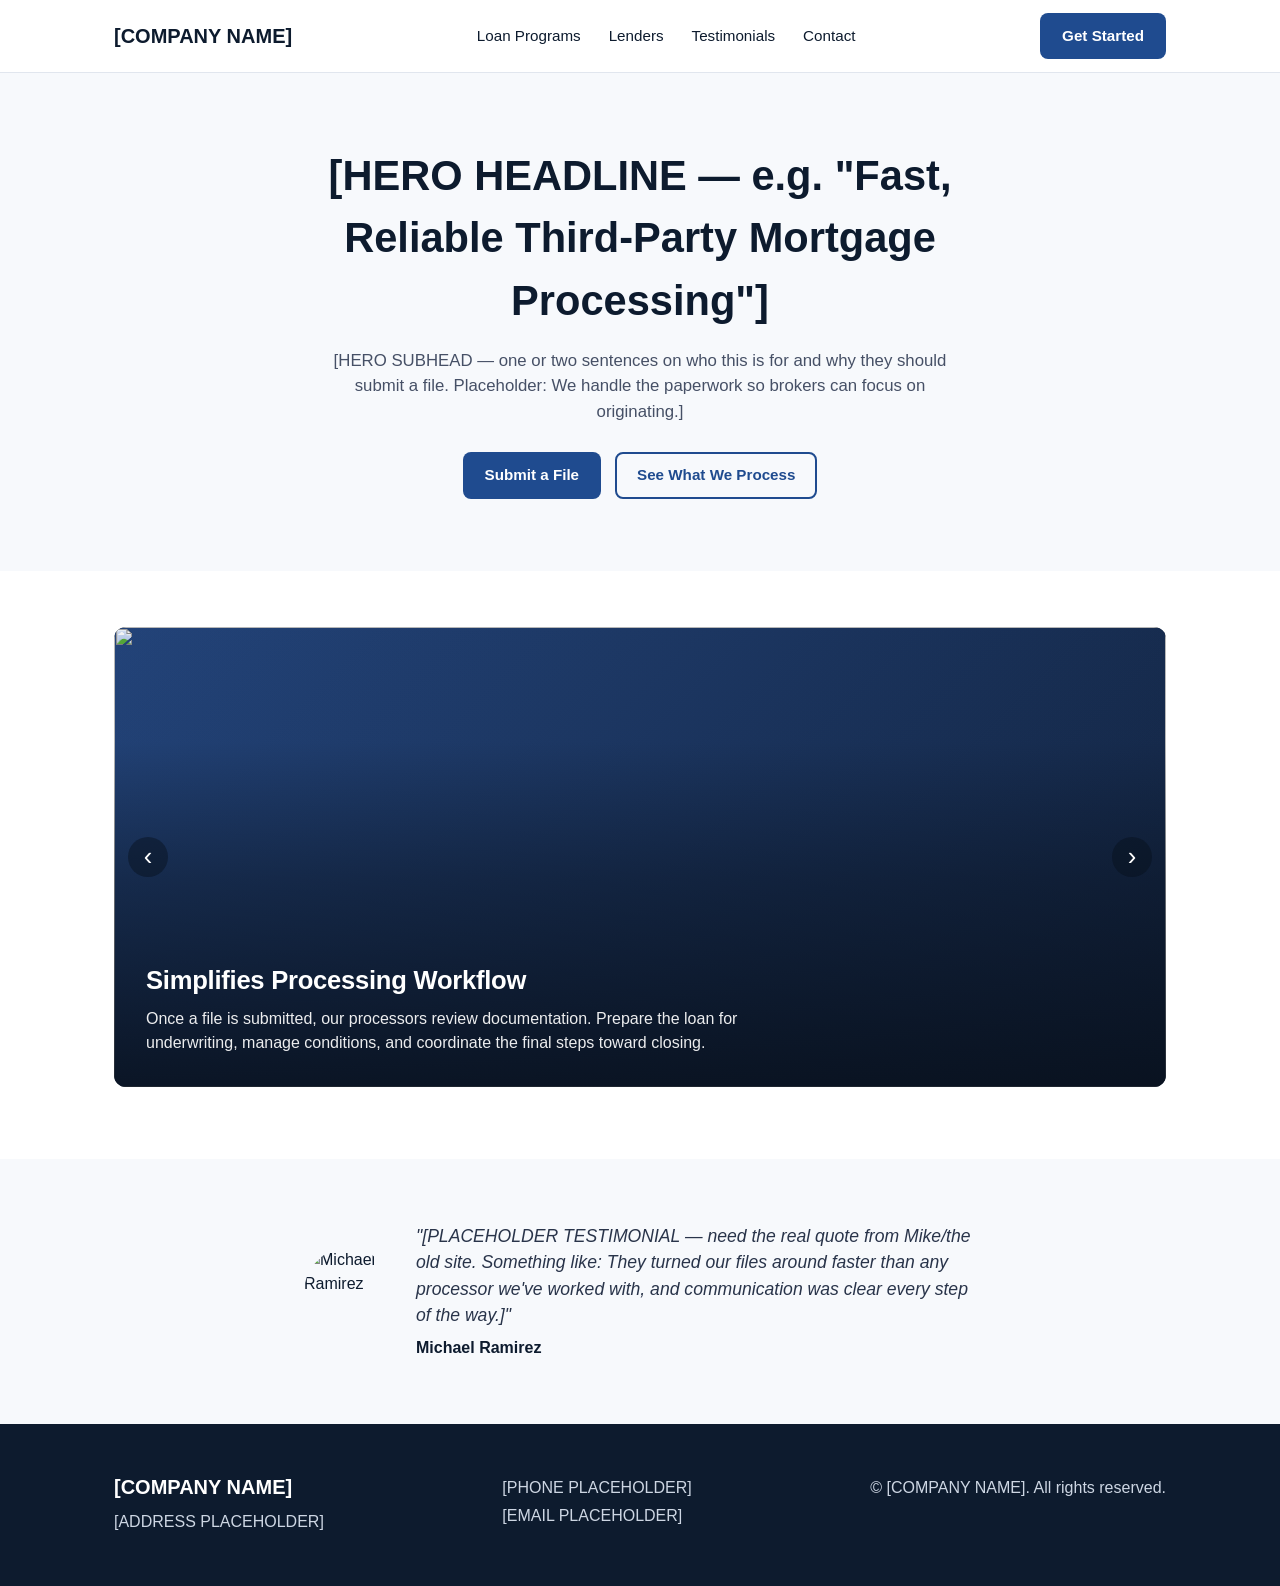
==== xlp-index.html @ 417d0f68 "Add files via upload" ====
<!DOCTYPE html>
<html lang="en">
<head>
<meta charset="UTF-8" />
<meta name="viewport" content="width=device-width, initial-scale=1.0" />
<title>[COMPANY NAME] — Mortgage Processing</title>
<link rel="stylesheet" href="styles.css" />
</head>
<body>

  <!-- ============ NAV ============ -->
  <header class="site-header">
    <div class="wrap site-header__inner">
      <a href="#top" class="brand">[COMPANY NAME]</a>
      <nav class="nav">
        <a href="#programs">Loan Programs</a>
        <a href="#lenders">Lenders</a>
        <a href="#testimonials">Testimonials</a>
        <a href="#contact">Contact</a>
      </nav>
      <a href="#contact" class="btn btn--nav">Get Started</a>
    </div>
  </header>

  <!-- ============ HERO ============ -->
  <section class="hero" id="top">
    <div class="wrap hero__inner">
      <h1>[HERO HEADLINE — e.g. "Fast, Reliable Third-Party Mortgage Processing"]</h1>
      <p>[HERO SUBHEAD — one or two sentences on who this is for and why they should submit a file. Placeholder: We handle the paperwork so brokers can focus on originating.]</p>
      <div class="hero__ctas">
        <a href="#contact" class="btn btn--primary">Submit a File</a>
        <a href="#programs" class="btn btn--secondary">See What We Process</a>
      </div>
    </div>
  </section>

  <!-- ============ CAROUSEL (delivered separately, now wired into the page) ============ -->
  <section class="proc-carousel-section" id="programs">
    <div class="wrap">
      <section class="proc-carousel" aria-label="Processing workflow highlights">
        <div class="proc-carousel__viewport" id="procViewport">
          <div class="proc-carousel__track" id="procTrack">

            <div class="proc-slide">
              <img class="proc-slide__img" src="assets/lifestyle-02-meeting-group.png" alt="" />
              <div class="proc-slide__scrim"></div>
              <div class="proc-slide__copy">
                <h3>Simplifies Processing Workflow</h3>
                <p>Once a file is submitted, our processors review documentation. Prepare the loan for underwriting, manage conditions, and coordinate the final steps toward closing.</p>
              </div>
            </div>

            <div class="proc-slide">
              <img class="proc-slide__img" src="assets/team-headshot-02-navy-blazer-woman.png" alt="" />
              <div class="proc-slide__scrim"></div>
              <div class="proc-slide__copy">
                <h3>Loan Programs We Process</h3>
                <p>We process a wide range of mortgage loans, including: Conventional, Non-QM, FHA, VA, USDA, Jumbo, DSCR, Bridge/Construction, Private/Hard Money, and Commercial programs, ensuring brokers have reliable support across different loan types.</p>
              </div>
            </div>

            <div class="proc-slide">
              <img class="proc-slide__img" src="assets/team-headshot-03-glasses-white-shirt-man.png" alt="" />
              <div class="proc-slide__scrim"></div>
              <div class="proc-slide__copy">
                <h3 id="lenders">Working With Top Wholesale Lenders</h3>
                <p>We regularly process loans submitted to major wholesale lenders, such as UWM, Rocket Mortgage, Orion, Forward, The Lender, AAA, LongBridge, Velocity, and other leading lending institutions.</p>
              </div>
            </div>

            <div class="proc-slide">
              <img class="proc-slide__img" src="assets/lifestyle-01-headset-laptop-man.png" alt="" />
              <div class="proc-slide__scrim"></div>
              <div class="proc-slide__copy">
                <h3>Compatible With Leading LOS Systems</h3>
                <p>Our team works inside the loan origination systems brokers already use, including Encompass, Calyx Point, LendingPad, and other industry platforms.</p>
              </div>
            </div>

          </div>

          <button class="proc-carousel__arrow proc-carousel__arrow--prev" id="procPrev" aria-label="Previous slide">&#8249;</button>
          <button class="proc-carousel__arrow proc-carousel__arrow--next" id="procNext" aria-label="Next slide">&#8250;</button>
        </div>

        <div class="proc-carousel__dots" id="procDots" role="tablist" aria-label="Slide navigation"></div>
      </section>
    </div>
  </section>

  <!-- ============ TESTIMONIAL ============ -->
  <section class="testimonials" id="testimonials">
    <div class="wrap testimonial-card">
      <img class="testimonial-card__thumb" src="assets/testimonial-thumb-michael-ramirez.png" alt="Michael Ramirez" />
      <div>
        <p class="testimonial-card__quote">"[PLACEHOLDER TESTIMONIAL — need the real quote from Mike/the old site. Something like: They turned our files around faster than any processor we've worked with, and communication was clear every step of the way.]"</p>
        <p class="testimonial-card__name">Michael Ramirez</p>
      </div>
    </div>
  </section>

  <!-- ============ FOOTER / CONTACT ============ -->
  <footer class="site-footer" id="contact">
    <div class="wrap site-footer__inner">
      <div>
        <div class="brand brand--footer">[COMPANY NAME]</div>
        <p>[ADDRESS PLACEHOLDER]</p>
      </div>
      <div>
        <p>[PHONE PLACEHOLDER]</p>
        <p>[EMAIL PLACEHOLDER]</p>
      </div>
      <div>
        <p>&copy; <span id="year"></span> [COMPANY NAME]. All rights reserved.</p>
      </div>
    </div>
  </footer>

  <script src="script.js"></script>
</body>
</html>
---- styles.css ----
/* ==========================================================================
   XLP Processing Site — base styles
   Placeholder palette/type — swap once branding/logo direction is set.
   ========================================================================== */

:root {
  --color-ink: #0d1b2e;
  --color-accent: #1f4b8f;
  --color-accent-light: #2c5aa0;
  --color-bg: #f7f9fc;
  --color-border: #e1e6ee;
  --font-body: -apple-system, BlinkMacSystemFont, "Segoe UI", Roboto, Arial, sans-serif;
}

* { box-sizing: border-box; }

body {
  margin: 0;
  font-family: var(--font-body);
  color: var(--color-ink);
  background: #fff;
  line-height: 1.5;
}

.wrap {
  max-width: 1100px;
  margin: 0 auto;
  padding: 0 24px;
}

a { color: inherit; }

/* ---------- header / nav ---------- */
.site-header {
  border-bottom: 1px solid var(--color-border);
  position: sticky;
  top: 0;
  background: #fff;
  z-index: 10;
}

.site-header__inner {
  display: flex;
  align-items: center;
  justify-content: space-between;
  height: 72px;
}

.brand {
  font-weight: 800;
  font-size: 1.25rem;
  text-decoration: none;
  color: var(--color-ink);
}

.nav {
  display: flex;
  gap: 28px;
}

.nav a {
  text-decoration: none;
  font-weight: 500;
  font-size: 0.95rem;
  color: var(--color-ink);
}

.nav a:hover { color: var(--color-accent); }

.btn {
  display: inline-block;
  padding: 10px 20px;
  border-radius: 8px;
  font-weight: 600;
  text-decoration: none;
  font-size: 0.95rem;
  cursor: pointer;
  border: 2px solid transparent;
}

.btn--nav,
.btn--primary {
  background: var(--color-accent);
  color: #fff;
}

.btn--nav:hover,
.btn--primary:hover { background: var(--color-accent-light); }

.btn--secondary {
  background: transparent;
  color: var(--color-accent);
  border-color: var(--color-accent);
}

.btn--secondary:hover { background: rgba(31, 75, 143, 0.08); }

/* ---------- hero ---------- */
.hero {
  background: var(--color-bg);
  padding: 72px 0;
  text-align: center;
}

.hero__inner h1 {
  font-size: clamp(1.8rem, 4vw, 2.6rem);
  margin: 0 0 16px;
  max-width: 760px;
  margin-left: auto;
  margin-right: auto;
}

.hero__inner p {
  max-width: 620px;
  margin: 0 auto 28px;
  color: #465066;
  font-size: 1.05rem;
}

.hero__ctas {
  display: flex;
  gap: 14px;
  justify-content: center;
  flex-wrap: wrap;
}

/* ---------- carousel section wrapper ---------- */
.proc-carousel-section {
  padding: 56px 0;
}

.proc-carousel {
  --proc-accent: var(--color-accent);
  position: relative;
}

.proc-carousel__viewport {
  position: relative;
  overflow: hidden;
  border-radius: 12px;
  aspect-ratio: 16 / 7;
  background: #0d1b2e;
}

.proc-carousel__track {
  display: flex;
  height: 100%;
  transition: transform 600ms cubic-bezier(0.65, 0, 0.35, 1);
  will-change: transform;
}

.proc-slide {
  position: relative;
  flex: 0 0 100%;
  height: 100%;
}

.proc-slide__img {
  width: 100%;
  height: 100%;
  object-fit: cover;
  display: block;
  background: linear-gradient(135deg, #24467e, #12233f);
}

.proc-slide__scrim {
  position: absolute;
  inset: 0;
  background: linear-gradient(to top, rgba(8, 16, 28, 0.88) 0%, rgba(8, 16, 28, 0.45) 45%, rgba(8, 16, 28, 0.05) 75%);
}

.proc-slide__copy {
  position: absolute;
  left: 0;
  right: 0;
  bottom: 0;
  padding: 28px 32px 32px;
  color: #fff;
}

.proc-slide__copy h3 {
  margin: 0 0 8px;
  font-size: clamp(1.1rem, 2.4vw, 1.6rem);
  font-weight: 700;
  letter-spacing: -0.01em;
}

.proc-slide__copy p {
  margin: 0;
  max-width: 640px;
  font-size: clamp(0.85rem, 1.5vw, 1rem);
  line-height: 1.5;
  color: rgba(255, 255, 255, 0.92);
}

.proc-carousel__arrow {
  position: absolute;
  top: 50%;
  transform: translateY(-50%);
  width: 40px;
  height: 40px;
  border-radius: 50%;
  border: none;
  background: rgba(8, 16, 28, 0.45);
  color: #fff;
  font-size: 1.6rem;
  line-height: 1;
  cursor: pointer;
  display: flex;
  align-items: center;
  justify-content: center;
  transition: background 150ms ease;
}

.proc-carousel__arrow:hover { background: rgba(8, 16, 28, 0.75); }
.proc-carousel__arrow--prev { left: 14px; }
.proc-carousel__arrow--next { right: 14px; }

.proc-carousel__dots {
  display: flex;
  justify-content: center;
  gap: 8px;
  margin-top: 16px;
}

.proc-carousel__dots button {
  width: 9px;
  height: 9px;
  border-radius: 50%;
  border: none;
  background: #cdd6e3;
  cursor: pointer;
  padding: 0;
  transition: background 150ms ease, transform 150ms ease;
}

.proc-carousel__dots button[aria-selected="true"] {
  background: var(--proc-accent);
  transform: scale(1.25);
}

@media (prefers-reduced-motion: reduce) {
  .proc-carousel__track { transition: none; }
}

/* ---------- testimonial ---------- */
.testimonials {
  padding: 64px 0;
  background: var(--color-bg);
}

.testimonial-card {
  display: flex;
  gap: 24px;
  align-items: center;
  max-width: 720px;
}

.testimonial-card__thumb {
  width: 88px;
  height: 88px;
  border-radius: 50%;
  object-fit: cover;
  flex: 0 0 auto;
}

.testimonial-card__quote {
  font-size: 1.1rem;
  font-style: italic;
  margin: 0 0 8px;
  color: #29344a;
}

.testimonial-card__name {
  margin: 0;
  font-weight: 700;
}

/* ---------- footer ---------- */
.site-footer {
  background: var(--color-ink);
  color: #cdd6e3;
  padding: 48px 0;
}

.site-footer__inner {
  display: flex;
  justify-content: space-between;
  gap: 32px;
  flex-wrap: wrap;
}

.site-footer__inner p { margin: 4px 0; }

.brand--footer {
  color: #fff;
  margin-bottom: 8px;
}

@media (max-width: 720px) {
  .nav { display: none; }
  .site-footer__inner { flex-direction: column; }
}
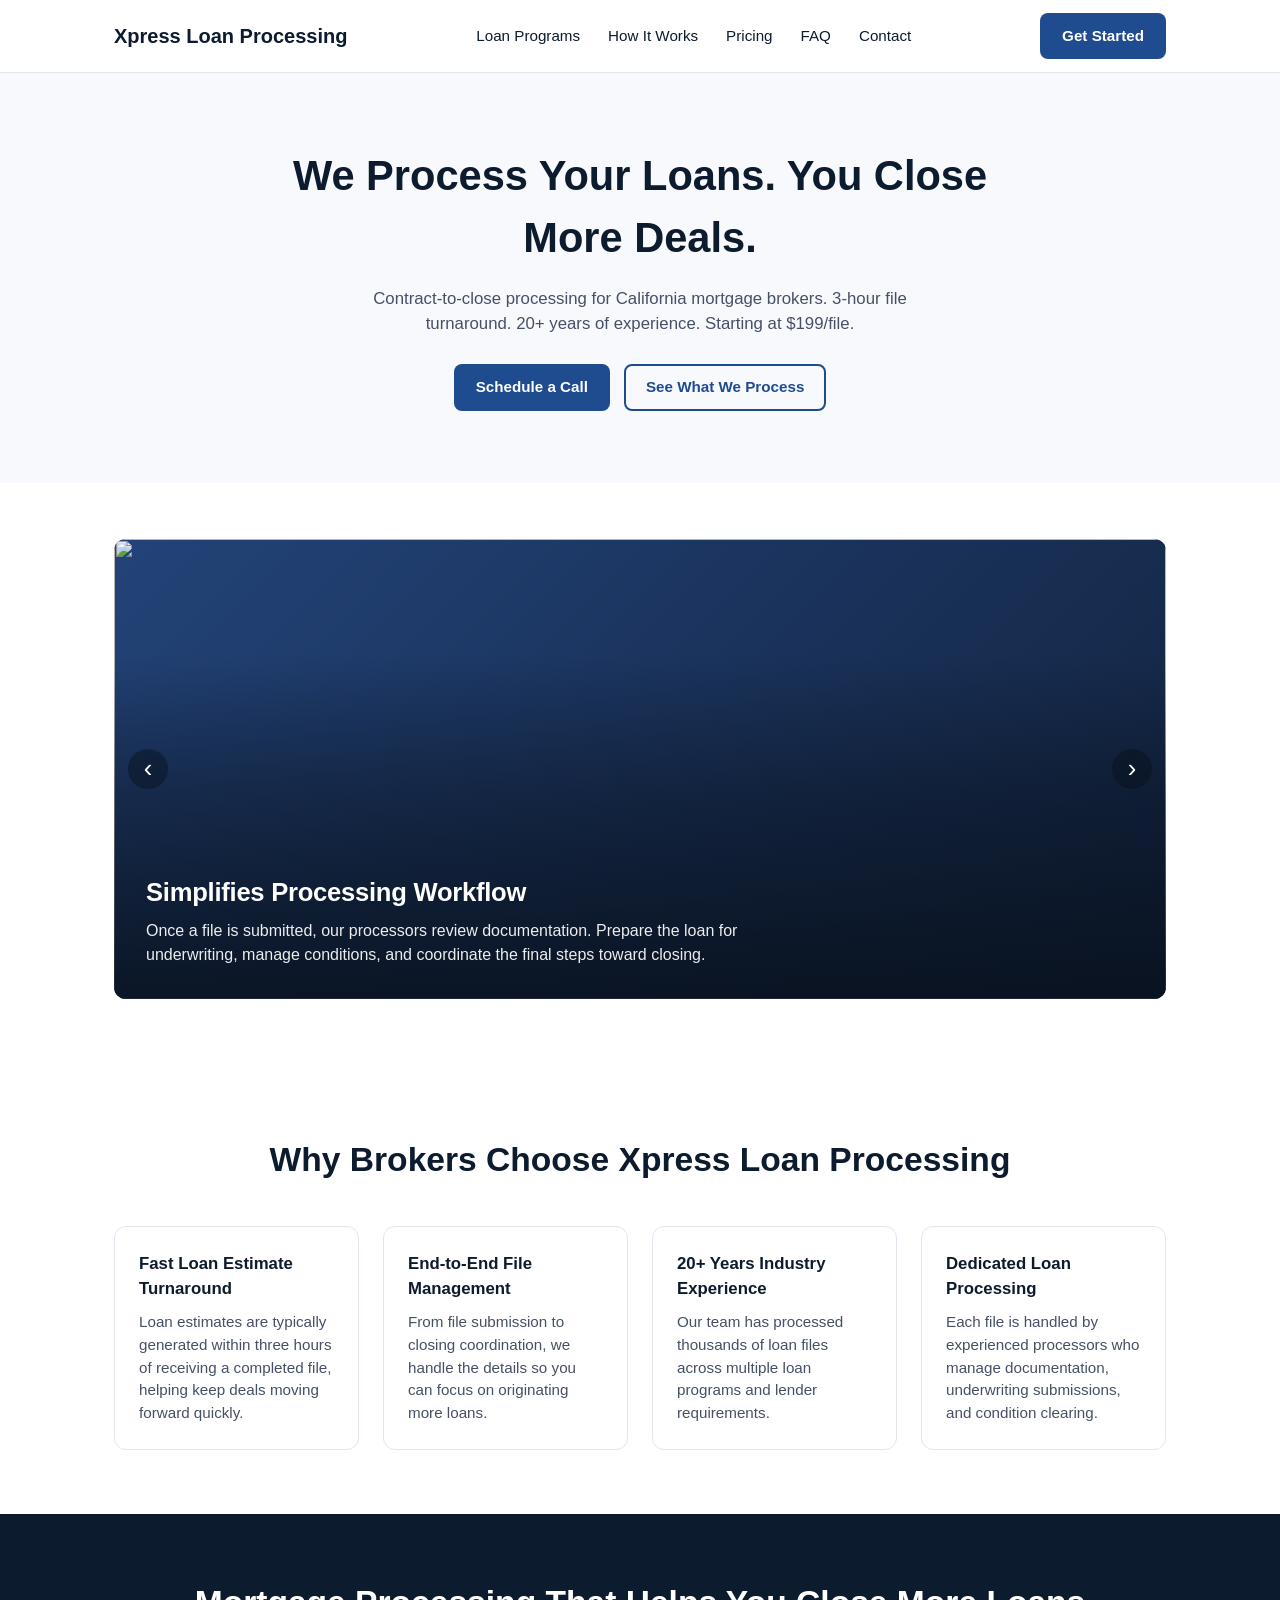
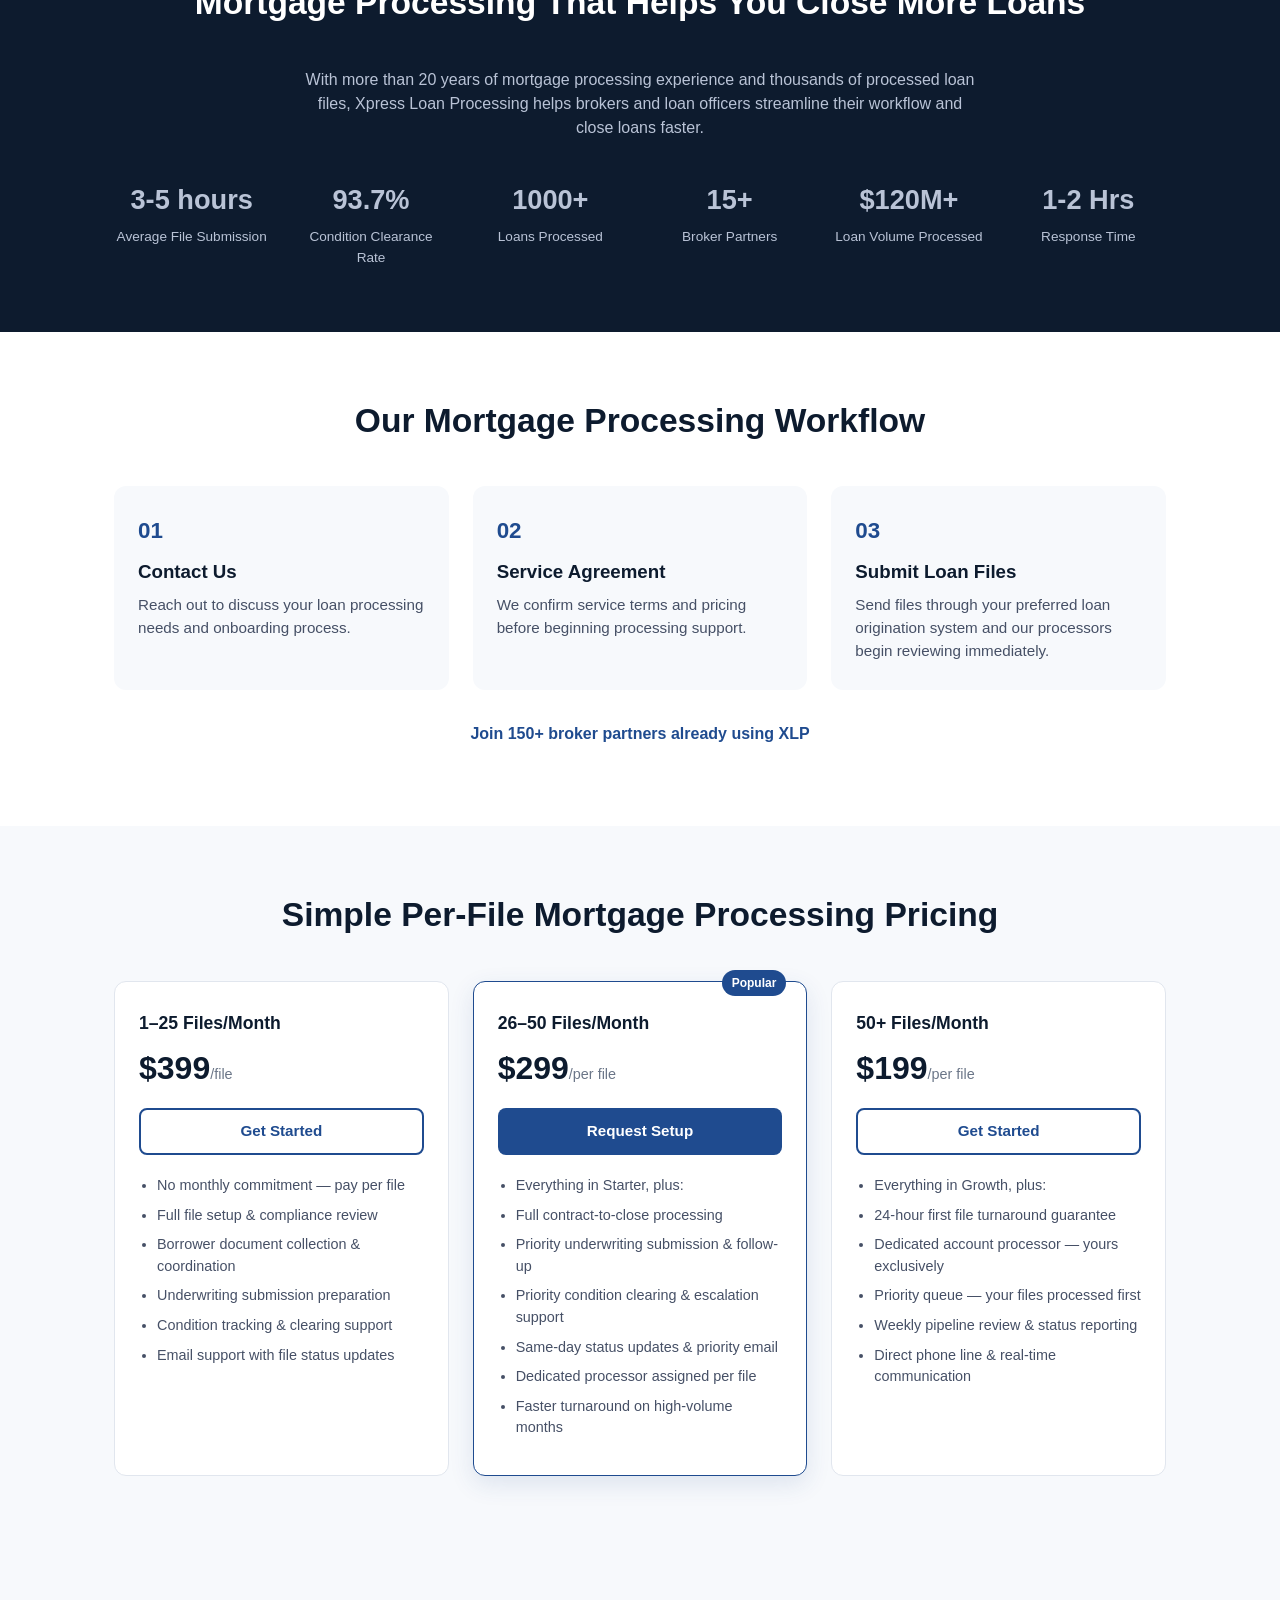
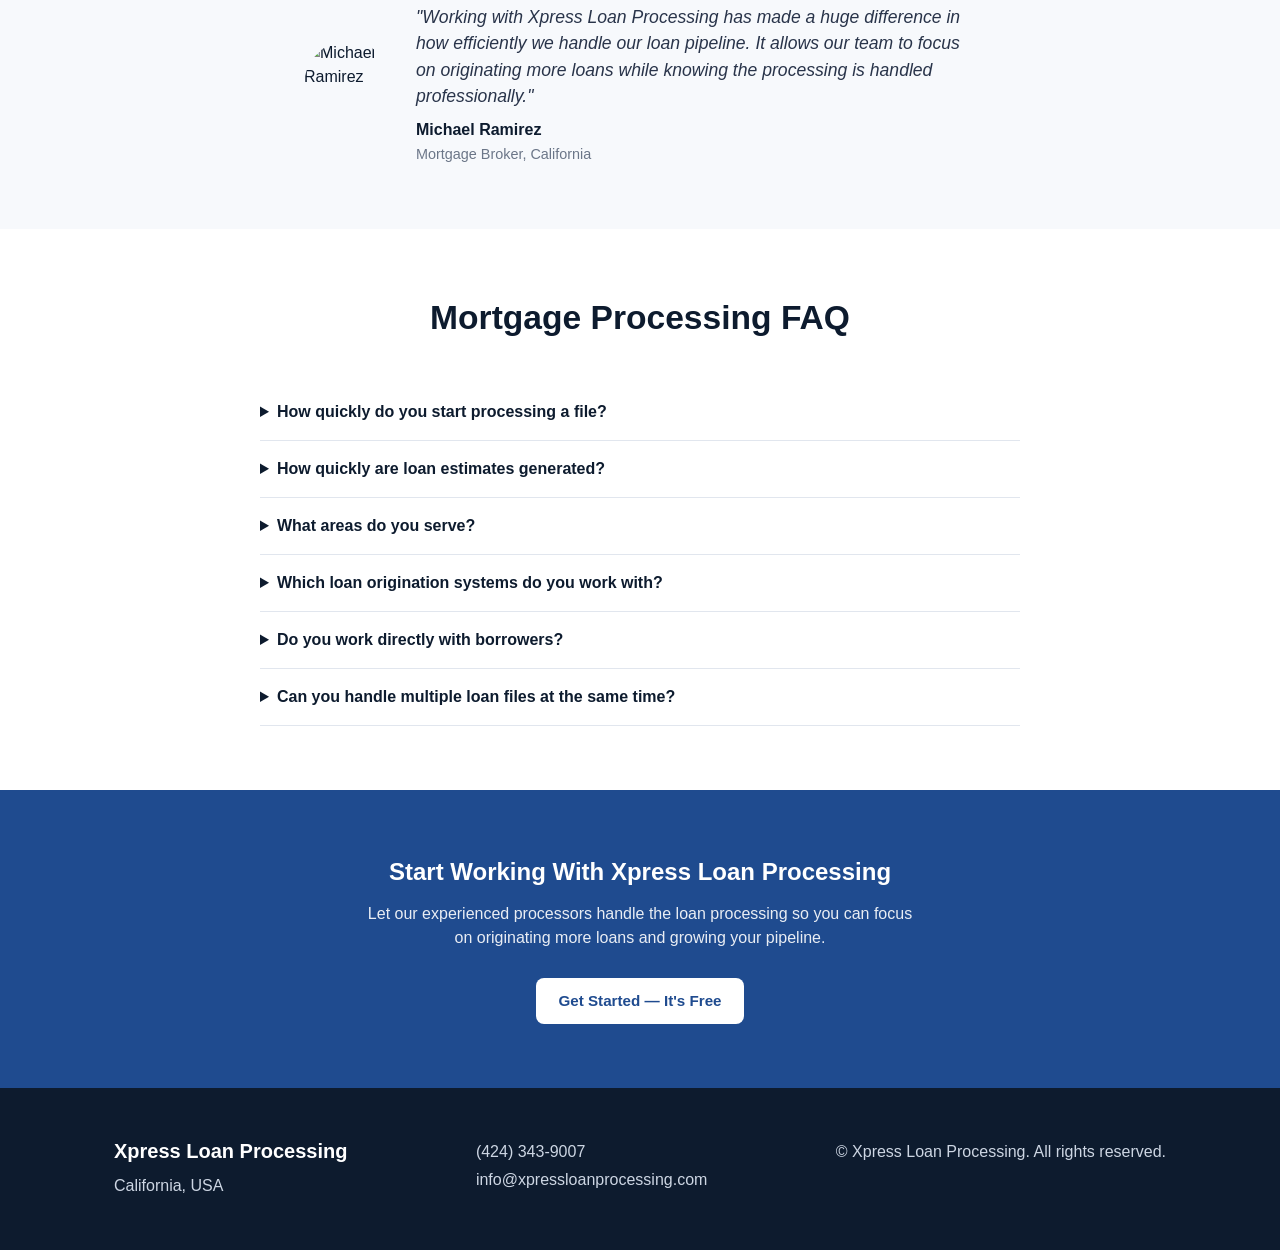
==== commit f9e3bd11: "Add files via upload" ====
--- a/xlp-index.html
+++ b/xlp-index.html
@@ -3,7 +3,8 @@
 <head>
 <meta charset="UTF-8" />
 <meta name="viewport" content="width=device-width, initial-scale=1.0" />
-<title>[COMPANY NAME] — Mortgage Processing</title>
+<meta name="description" content="Scale your loan pipeline with professional mortgage processing services. Contract-to-close file management, underwriting prep, and fast condition clearing for busy brokers." />
+<title>Mortgage Loan Processing Services for Brokers | Xpress Loan Processing</title>
 <link rel="stylesheet" href="styles.css" />
 </head>
 <body>
@@ -11,11 +12,12 @@
   <!-- ============ NAV ============ -->
   <header class="site-header">
     <div class="wrap site-header__inner">
-      <a href="#top" class="brand">[COMPANY NAME]</a>
+      <a href="#top" class="brand">Xpress Loan Processing</a>
       <nav class="nav">
         <a href="#programs">Loan Programs</a>
-        <a href="#lenders">Lenders</a>
-        <a href="#testimonials">Testimonials</a>
+        <a href="#how-it-works">How It Works</a>
+        <a href="#pricing">Pricing</a>
+        <a href="#faq">FAQ</a>
         <a href="#contact">Contact</a>
       </nav>
       <a href="#contact" class="btn btn--nav">Get Started</a>
@@ -25,10 +27,10 @@
   <!-- ============ HERO ============ -->
   <section class="hero" id="top">
     <div class="wrap hero__inner">
-      <h1>[HERO HEADLINE — e.g. "Fast, Reliable Third-Party Mortgage Processing"]</h1>
-      <p>[HERO SUBHEAD — one or two sentences on who this is for and why they should submit a file. Placeholder: We handle the paperwork so brokers can focus on originating.]</p>
+      <h1>We Process Your Loans. You Close More Deals.</h1>
+      <p>Contract-to-close processing for California mortgage brokers. 3-hour file turnaround. 20+ years of experience. Starting at $199/file.</p>
       <div class="hero__ctas">
-        <a href="#contact" class="btn btn--primary">Submit a File</a>
+        <a href="#contact" class="btn btn--primary">Schedule a Call</a>
         <a href="#programs" class="btn btn--secondary">See What We Process</a>
       </div>
     </div>
@@ -85,6 +87,126 @@
 
         <div class="proc-carousel__dots" id="procDots" role="tablist" aria-label="Slide navigation"></div>
       </section>
+    </div>
+  </section>
+
+  <!-- ============ WHY CHOOSE US ============ -->
+  <section class="why-us" id="why-us">
+    <div class="wrap">
+      <h2 class="section-title">Why Brokers Choose Xpress Loan Processing</h2>
+      <div class="why-us__grid">
+        <div class="why-us__card">
+          <h3>Fast Loan Estimate Turnaround</h3>
+          <p>Loan estimates are typically generated within three hours of receiving a completed file, helping keep deals moving forward quickly.</p>
+        </div>
+        <div class="why-us__card">
+          <h3>End-to-End File Management</h3>
+          <p>From file submission to closing coordination, we handle the details so you can focus on originating more loans.</p>
+        </div>
+        <div class="why-us__card">
+          <h3>20+ Years Industry Experience</h3>
+          <p>Our team has processed thousands of loan files across multiple loan programs and lender requirements.</p>
+        </div>
+        <div class="why-us__card">
+          <h3>Dedicated Loan Processing</h3>
+          <p>Each file is handled by experienced processors who manage documentation, underwriting submissions, and condition clearing.</p>
+        </div>
+      </div>
+    </div>
+  </section>
+
+  <!-- ============ IMPACT / STATS ============ -->
+  <section class="impact">
+    <div class="wrap">
+      <h2 class="section-title section-title--light">Mortgage Processing That Helps You Close More Loans</h2>
+      <p class="impact__intro">With more than 20 years of mortgage processing experience and thousands of processed loan files, Xpress Loan Processing helps brokers and loan officers streamline their workflow and close loans faster.</p>
+      <div class="impact__grid">
+        <div class="impact__stat"><span>3-5 hours</span>Average File Submission</div>
+        <div class="impact__stat"><span>93.7%</span>Condition Clearance Rate</div>
+        <div class="impact__stat"><span>1000+</span>Loans Processed</div>
+        <div class="impact__stat"><span>15+</span>Broker Partners</div>
+        <div class="impact__stat"><span>$120M+</span>Loan Volume Processed</div>
+        <div class="impact__stat"><span>1-2 Hrs</span>Response Time</div>
+      </div>
+    </div>
+  </section>
+
+  <!-- ============ HOW IT WORKS ============ -->
+  <section class="how-it-works" id="how-it-works">
+    <div class="wrap">
+      <h2 class="section-title">Our Mortgage Processing Workflow</h2>
+      <div class="how-it-works__grid">
+        <div class="how-it-works__step">
+          <span class="how-it-works__num">01</span>
+          <h3>Contact Us</h3>
+          <p>Reach out to discuss your loan processing needs and onboarding process.</p>
+        </div>
+        <div class="how-it-works__step">
+          <span class="how-it-works__num">02</span>
+          <h3>Service Agreement</h3>
+          <p>We confirm service terms and pricing before beginning processing support.</p>
+        </div>
+        <div class="how-it-works__step">
+          <span class="how-it-works__num">03</span>
+          <h3>Submit Loan Files</h3>
+          <p>Send files through your preferred loan origination system and our processors begin reviewing immediately.</p>
+        </div>
+      </div>
+      <p class="how-it-works__join">Join 150+ broker partners already using XLP</p>
+    </div>
+  </section>
+
+  <!-- ============ PRICING ============ -->
+  <section class="pricing" id="pricing">
+    <div class="wrap">
+      <h2 class="section-title">Simple Per-File Mortgage Processing Pricing</h2>
+      <div class="pricing__grid">
+
+        <div class="pricing__card">
+          <h3>1&ndash;25 Files/Month</h3>
+          <p class="pricing__price">$399<span>/file</span></p>
+          <a href="#contact" class="btn btn--secondary pricing__cta">Get Started</a>
+          <ul>
+            <li>No monthly commitment &mdash; pay per file</li>
+            <li>Full file setup &amp; compliance review</li>
+            <li>Borrower document collection &amp; coordination</li>
+            <li>Underwriting submission preparation</li>
+            <li>Condition tracking &amp; clearing support</li>
+            <li>Email support with file status updates</li>
+          </ul>
+        </div>
+
+        <div class="pricing__card pricing__card--popular">
+          <p class="pricing__badge">Popular</p>
+          <h3>26&ndash;50 Files/Month</h3>
+          <p class="pricing__price">$299<span>/per file</span></p>
+          <a href="#contact" class="btn btn--primary pricing__cta">Request Setup</a>
+          <ul>
+            <li>Everything in Starter, plus:</li>
+            <li>Full contract-to-close processing</li>
+            <li>Priority underwriting submission &amp; follow-up</li>
+            <li>Priority condition clearing &amp; escalation support</li>
+            <li>Same-day status updates &amp; priority email</li>
+            <li>Dedicated processor assigned per file</li>
+            <li>Faster turnaround on high-volume months</li>
+          </ul>
+        </div>
+
+        <div class="pricing__card">
+          <h3>50+ Files/Month</h3>
+          <p class="pricing__price">$199<span>/per file</span></p>
+          <a href="#contact" class="btn btn--secondary pricing__cta">Get Started</a>
+          <ul>
+            <li>Everything in Growth, plus:</li>
+            <li>24-hour first file turnaround guarantee</li>
+            <li>Dedicated account processor &mdash; yours exclusively</li>
+            <li>Priority queue &mdash; your files processed first</li>
+            <li>Weekly pipeline review &amp; status reporting</li>
+            <li>Direct phone line &amp; real-time communication</li>
+          </ul>
+        </div>
+
+      </div>
     </div>
   </section>
 
@@ -93,9 +215,52 @@
     <div class="wrap testimonial-card">
       <img class="testimonial-card__thumb" src="assets/testimonial-thumb-michael-ramirez.png" alt="Michael Ramirez" />
       <div>
-        <p class="testimonial-card__quote">"[PLACEHOLDER TESTIMONIAL — need the real quote from Mike/the old site. Something like: They turned our files around faster than any processor we've worked with, and communication was clear every step of the way.]"</p>
+        <p class="testimonial-card__quote">"Working with Xpress Loan Processing has made a huge difference in how efficiently we handle our loan pipeline. It allows our team to focus on originating more loans while knowing the processing is handled professionally."</p>
         <p class="testimonial-card__name">Michael Ramirez</p>
-      </div>
+        <p class="testimonial-card__role">Mortgage Broker, California</p>
+      </div>
+    </div>
+  </section>
+
+  <!-- ============ FAQ ============ -->
+  <section class="faq" id="faq">
+    <div class="wrap">
+      <h2 class="section-title">Mortgage Processing FAQ</h2>
+      <div class="faq__list">
+        <details class="faq__item">
+          <summary>How quickly do you start processing a file?</summary>
+          <p>Most files are picked up the same business day they're submitted. Once we have a complete file, our processors begin document review right away so your pipeline doesn't lose momentum.</p>
+        </details>
+        <details class="faq__item">
+          <summary>How quickly are loan estimates generated?</summary>
+          <p>Loan estimates are typically generated within three hours of receiving a completed file.</p>
+        </details>
+        <details class="faq__item">
+          <summary>What areas do you serve?</summary>
+          <p>We work with mortgage brokers throughout California.</p>
+        </details>
+        <details class="faq__item">
+          <summary>Which loan origination systems do you work with?</summary>
+          <p>We work inside the loan origination systems brokers already use, including Encompass, Calyx Point, LendingPad, and other industry-standard platforms.</p>
+        </details>
+        <details class="faq__item">
+          <summary>Do you work directly with borrowers?</summary>
+          <p>No. We work exclusively with brokers and loan officers, not directly with borrowers, so you remain the point of contact with your clients throughout the process.</p>
+        </details>
+        <details class="faq__item">
+          <summary>Can you handle multiple loan files at the same time?</summary>
+          <p>Yes. Our pricing is structured around monthly file volume, from 1&ndash;25 files a month up to 50+, so handling multiple files at once is built into how we work.</p>
+        </details>
+      </div>
+    </div>
+  </section>
+
+  <!-- ============ FINAL CTA ============ -->
+  <section class="final-cta">
+    <div class="wrap">
+      <h2>Start Working With Xpress Loan Processing</h2>
+      <p>Let our experienced processors handle the loan processing so you can focus on originating more loans and growing your pipeline.</p>
+      <a href="#contact" class="btn btn--primary">Get Started &mdash; It's Free</a>
     </div>
   </section>
 
@@ -103,15 +268,15 @@
   <footer class="site-footer" id="contact">
     <div class="wrap site-footer__inner">
       <div>
-        <div class="brand brand--footer">[COMPANY NAME]</div>
-        <p>[ADDRESS PLACEHOLDER]</p>
-      </div>
-      <div>
-        <p>[PHONE PLACEHOLDER]</p>
-        <p>[EMAIL PLACEHOLDER]</p>
-      </div>
-      <div>
-        <p>&copy; <span id="year"></span> [COMPANY NAME]. All rights reserved.</p>
+        <div class="brand brand--footer">Xpress Loan Processing</div>
+        <p>California, USA</p>
+      </div>
+      <div>
+        <p><a href="tel:14243439007">(424) 343-9007</a></p>
+        <p><a href="mailto:info@xpressloanprocessing.com">info@xpressloanprocessing.com</a></p>
+      </div>
+      <div>
+        <p>&copy; <span id="year"></span> Xpress Loan Processing. All rights reserved.</p>
       </div>
     </div>
   </footer>
--- a/styles.css
+++ b/styles.css
@@ -243,6 +243,228 @@
   .proc-carousel__track { transition: none; }
 }
 
+/* ---------- section title ---------- */
+.section-title {
+  text-align: center;
+  font-size: clamp(1.5rem, 3vw, 2.1rem);
+  margin: 0 0 40px;
+}
+
+.section-title--light { color: #fff; }
+
+/* ---------- why us ---------- */
+.why-us { padding: 64px 0; }
+
+.why-us__grid {
+  display: grid;
+  grid-template-columns: repeat(auto-fit, minmax(230px, 1fr));
+  gap: 24px;
+}
+
+.why-us__card {
+  border: 1px solid var(--color-border);
+  border-radius: 12px;
+  padding: 24px;
+}
+
+.why-us__card h3 {
+  margin: 0 0 10px;
+  font-size: 1.05rem;
+}
+
+.why-us__card p {
+  margin: 0;
+  color: #465066;
+  font-size: 0.95rem;
+}
+
+/* ---------- impact / stats ---------- */
+.impact {
+  background: var(--color-ink);
+  color: #fff;
+  padding: 64px 0;
+  text-align: center;
+}
+
+.impact__intro {
+  max-width: 680px;
+  margin: 0 auto 40px;
+  color: #b9c3d6;
+}
+
+.impact__grid {
+  display: grid;
+  grid-template-columns: repeat(auto-fit, minmax(140px, 1fr));
+  gap: 24px;
+}
+
+.impact__stat span {
+  display: block;
+  font-size: 1.7rem;
+  font-weight: 800;
+  margin-bottom: 6px;
+}
+
+.impact__stat {
+  font-size: 0.85rem;
+  color: #b9c3d6;
+}
+
+/* ---------- how it works ---------- */
+.how-it-works {
+  padding: 64px 0;
+  text-align: center;
+}
+
+.how-it-works__grid {
+  display: grid;
+  grid-template-columns: repeat(auto-fit, minmax(220px, 1fr));
+  gap: 24px;
+  text-align: left;
+}
+
+.how-it-works__step {
+  border-radius: 12px;
+  background: var(--color-bg);
+  padding: 28px 24px;
+}
+
+.how-it-works__num {
+  display: inline-block;
+  font-weight: 800;
+  color: var(--color-accent);
+  font-size: 1.4rem;
+  margin-bottom: 10px;
+}
+
+.how-it-works__step h3 { margin: 0 0 8px; }
+.how-it-works__step p { margin: 0; color: #465066; font-size: 0.95rem; }
+
+.how-it-works__join {
+  margin-top: 32px;
+  font-weight: 600;
+  color: var(--color-accent);
+}
+
+/* ---------- pricing ---------- */
+.pricing { padding: 64px 0; background: var(--color-bg); }
+
+.pricing__grid {
+  display: grid;
+  grid-template-columns: repeat(auto-fit, minmax(260px, 1fr));
+  gap: 24px;
+}
+
+.pricing__card {
+  background: #fff;
+  border: 1px solid var(--color-border);
+  border-radius: 12px;
+  padding: 28px 24px;
+  position: relative;
+}
+
+.pricing__card--popular {
+  border-color: var(--color-accent);
+  box-shadow: 0 8px 24px rgba(31, 75, 143, 0.12);
+}
+
+.pricing__badge {
+  position: absolute;
+  top: -12px;
+  right: 20px;
+  background: var(--color-accent);
+  color: #fff;
+  font-size: 0.75rem;
+  font-weight: 700;
+  padding: 4px 10px;
+  border-radius: 999px;
+  margin: 0;
+}
+
+.pricing__card h3 { margin: 0 0 8px; font-size: 1.1rem; }
+
+.pricing__price {
+  font-size: 2rem;
+  font-weight: 800;
+  margin: 0 0 16px;
+}
+
+.pricing__price span {
+  font-size: 0.9rem;
+  font-weight: 500;
+  color: #6b7688;
+}
+
+.pricing__cta {
+  display: block;
+  text-align: center;
+  margin-bottom: 20px;
+}
+
+.pricing__card ul {
+  margin: 0;
+  padding-left: 18px;
+  color: #465066;
+  font-size: 0.9rem;
+}
+
+.pricing__card li { margin-bottom: 8px; }
+
+/* ---------- FAQ ---------- */
+.faq { padding: 64px 0; }
+
+.faq__note {
+  max-width: 680px;
+  margin: 0 auto 32px;
+  text-align: center;
+  color: #b23b3b;
+  font-size: 0.9rem;
+  font-style: italic;
+}
+
+.faq__list {
+  max-width: 760px;
+  margin: 0 auto;
+}
+
+.faq__item {
+  border-bottom: 1px solid var(--color-border);
+  padding: 16px 0;
+}
+
+.faq__item summary {
+  cursor: pointer;
+  font-weight: 600;
+}
+
+.faq__item p {
+  margin: 12px 0 0;
+  color: #465066;
+}
+
+/* ---------- final CTA ---------- */
+.final-cta {
+  background: var(--color-accent);
+  color: #fff;
+  padding: 64px 0;
+  text-align: center;
+}
+
+.final-cta h2 { margin: 0 0 12px; }
+
+.final-cta p {
+  max-width: 560px;
+  margin: 0 auto 28px;
+  color: rgba(255, 255, 255, 0.9);
+}
+
+.final-cta .btn--primary {
+  background: #fff;
+  color: var(--color-accent);
+}
+
+.final-cta .btn--primary:hover { background: #eef2f8; }
+
 /* ---------- testimonial ---------- */
 .testimonials {
   padding: 64px 0;
@@ -276,6 +498,21 @@
   font-weight: 700;
 }
 
+.testimonial-card__role {
+  margin: 2px 0 0;
+  color: #6b7688;
+  font-size: 0.9rem;
+}
+
+.site-footer a {
+  color: inherit;
+  text-decoration: none;
+}
+
+.site-footer a:hover {
+  text-decoration: underline;
+}
+
 /* ---------- footer ---------- */
 .site-footer {
   background: var(--color-ink);
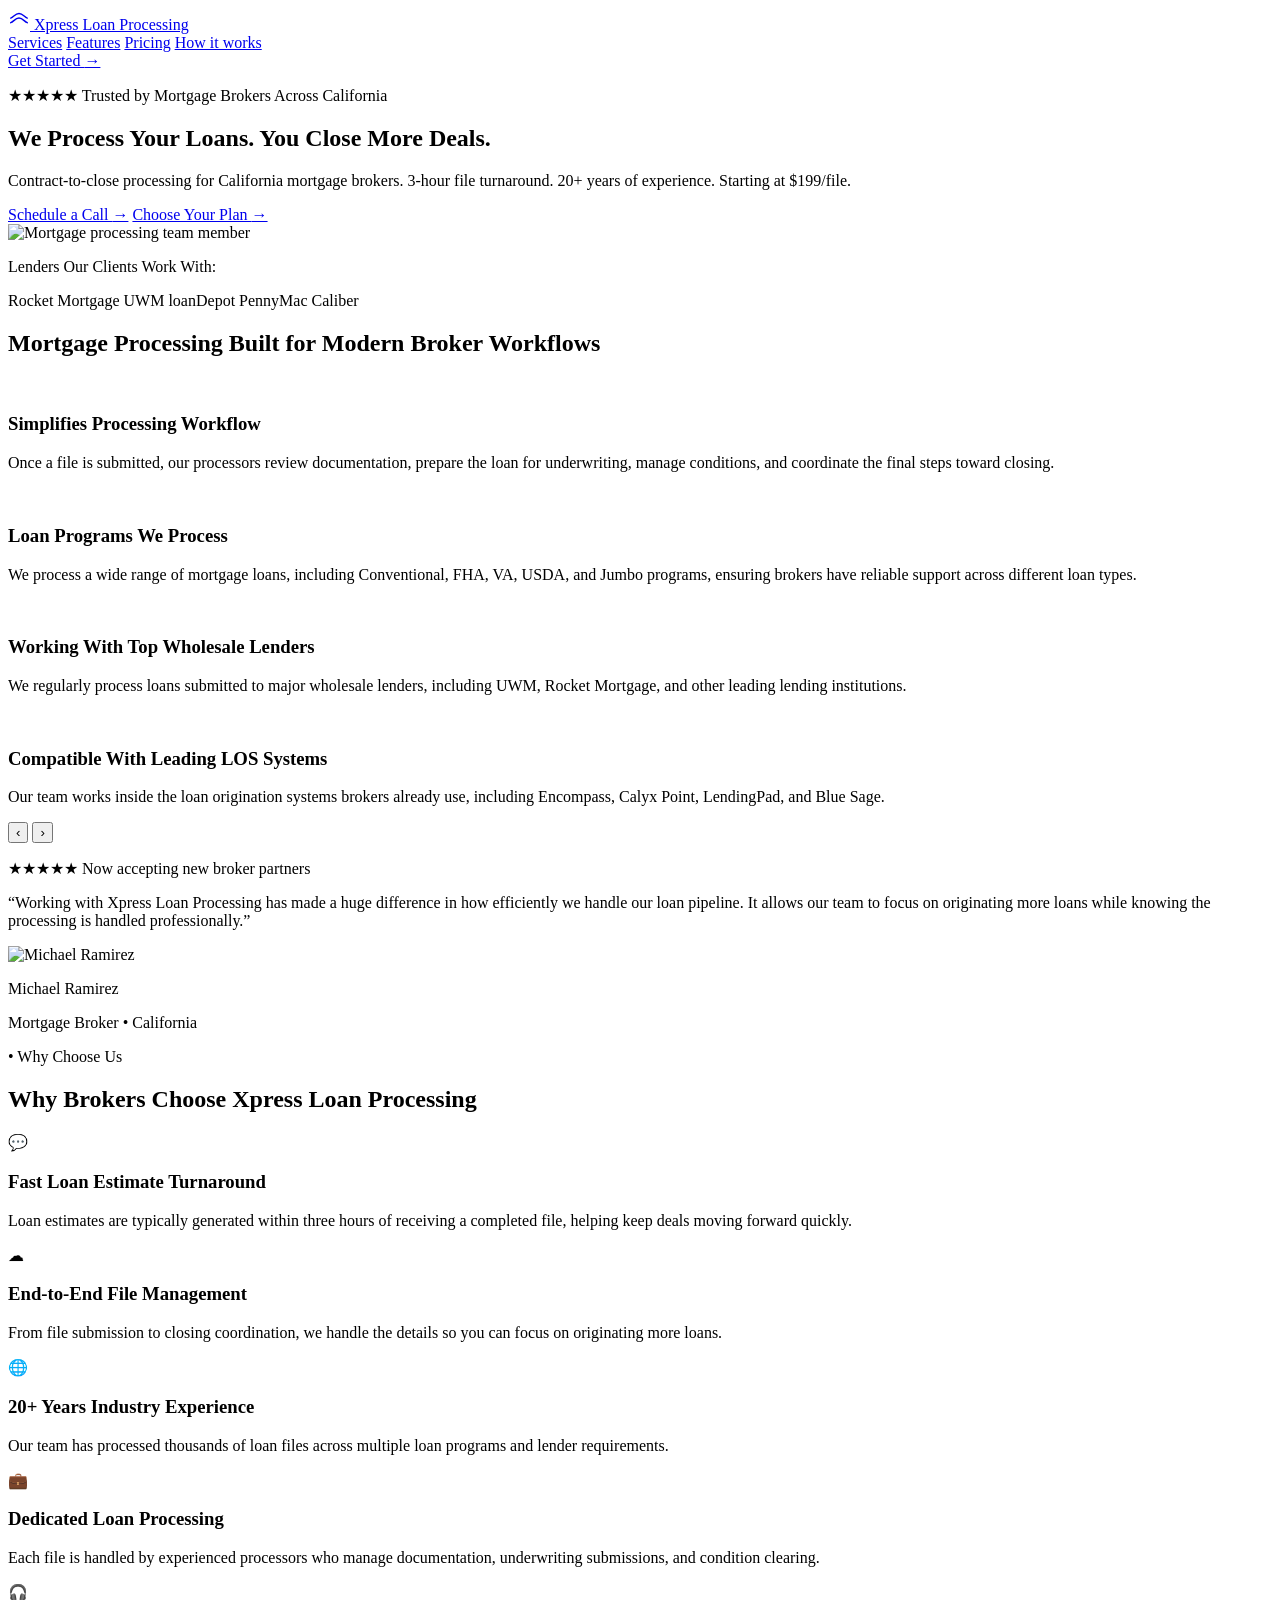
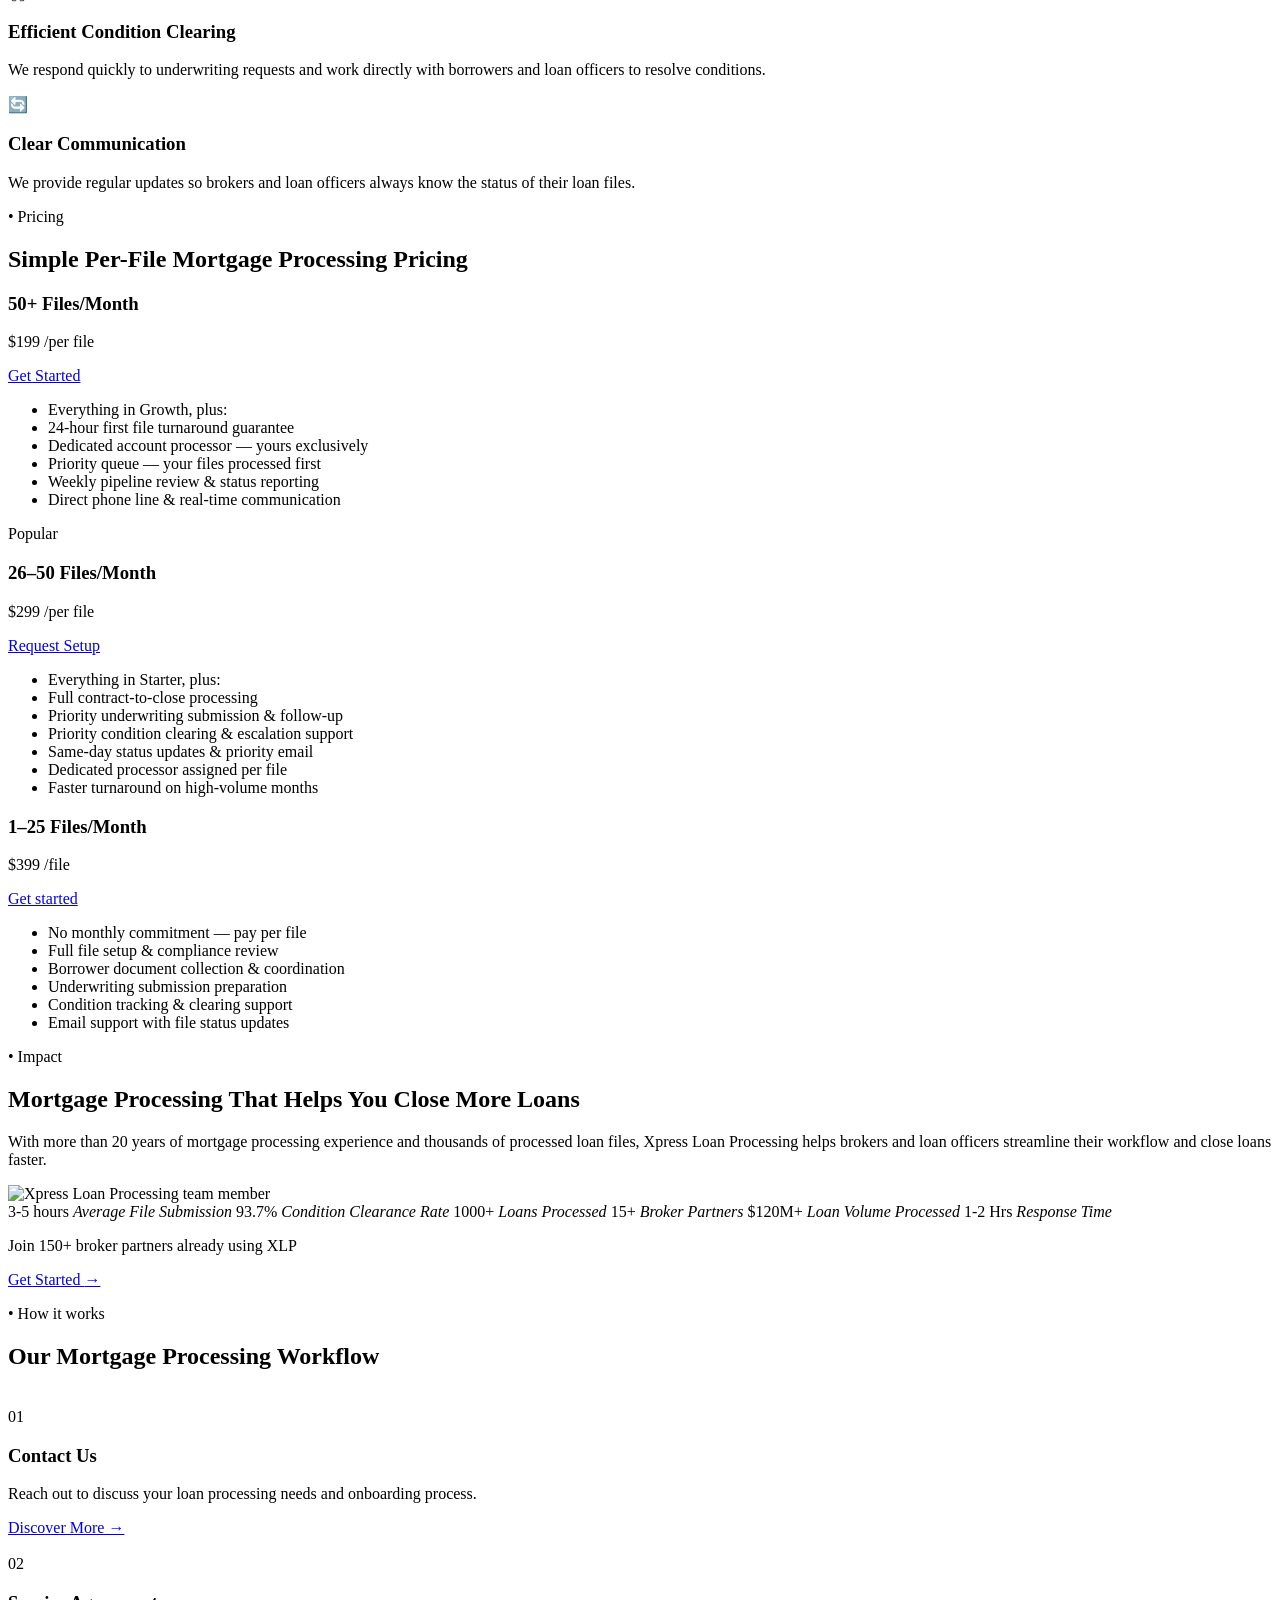
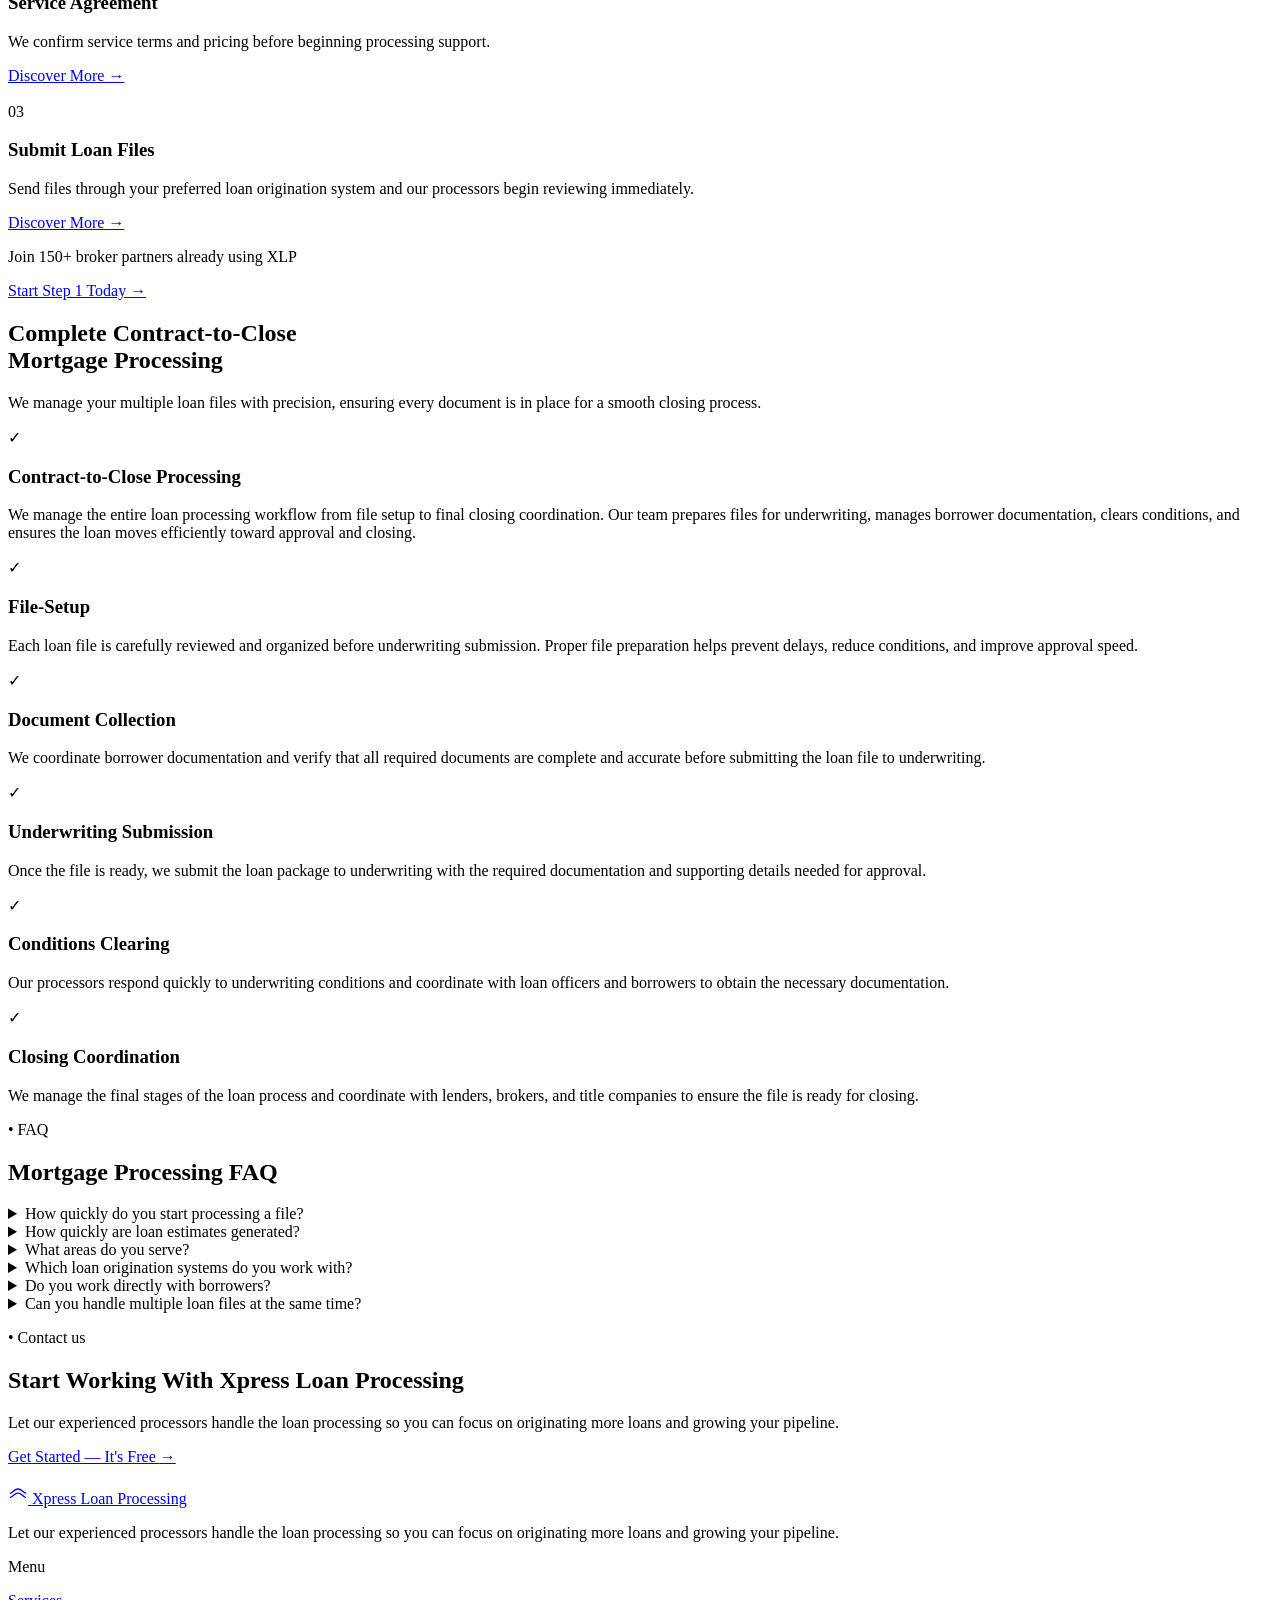
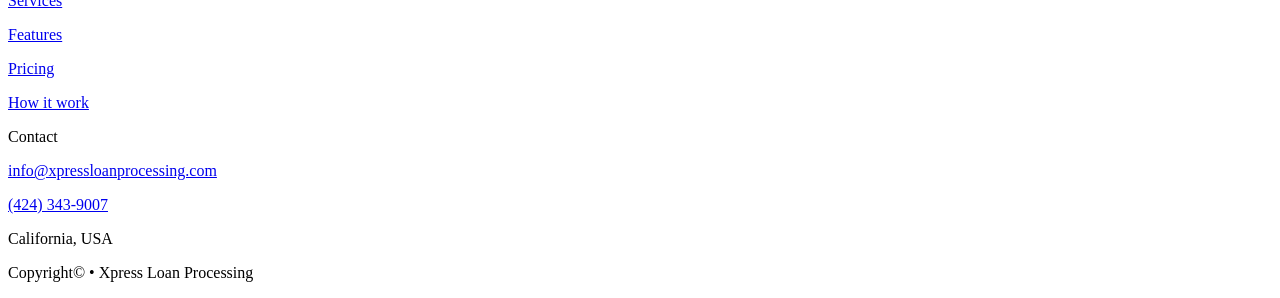
==== commit dd743733: "Add files via upload" ====
--- a/xlp-index.html
+++ b/xlp-index.html
@@ -5,6 +5,9 @@
 <meta name="viewport" content="width=device-width, initial-scale=1.0" />
 <meta name="description" content="Scale your loan pipeline with professional mortgage processing services. Contract-to-close file management, underwriting prep, and fast condition clearing for busy brokers." />
 <title>Mortgage Loan Processing Services for Brokers | Xpress Loan Processing</title>
+<link rel="preconnect" href="https://fonts.googleapis.com">
+<link rel="preconnect" href="https://fonts.gstatic.com" crossorigin>
+<link href="https://fonts.googleapis.com/css2?family=Playfair+Display:wght@600;700&family=Inter:wght@400;500;600;700&display=swap" rel="stylesheet">
 <link rel="stylesheet" href="styles.css" />
 </head>
 <body>
@@ -12,175 +15,187 @@
   <!-- ============ NAV ============ -->
   <header class="site-header">
     <div class="wrap site-header__inner">
-      <a href="#top" class="brand">Xpress Loan Processing</a>
+      <a href="#top" class="brand">
+        <svg class="brand__mark" viewBox="0 0 24 24" width="22" height="22" aria-hidden="true"><path d="M3 16c3-1 5-5 9-5s6 4 9 5" fill="none" stroke="currentColor" stroke-width="1.6" stroke-linecap="round"/><path d="M3 11c3-1 5-5 9-5s6 4 9 5" fill="none" stroke="currentColor" stroke-width="1.6" stroke-linecap="round"/></svg>
+        Xpress Loan Processing
+      </a>
       <nav class="nav">
-        <a href="#programs">Loan Programs</a>
-        <a href="#how-it-works">How It Works</a>
+        <a href="#programs">Services</a>
+        <a href="#why-us">Features</a>
         <a href="#pricing">Pricing</a>
-        <a href="#faq">FAQ</a>
-        <a href="#contact">Contact</a>
+        <a href="#how-it-works">How it works</a>
       </nav>
-      <a href="#contact" class="btn btn--nav">Get Started</a>
+      <a href="#contact" class="btn btn--nav">Get Started <span class="btn__arrow">&#8594;</span></a>
     </div>
   </header>
 
   <!-- ============ HERO ============ -->
   <section class="hero" id="top">
-    <div class="wrap hero__inner">
-      <h1>We Process Your Loans. You Close More Deals.</h1>
-      <p>Contract-to-close processing for California mortgage brokers. 3-hour file turnaround. 20+ years of experience. Starting at $199/file.</p>
-      <div class="hero__ctas">
-        <a href="#contact" class="btn btn--primary">Schedule a Call</a>
-        <a href="#programs" class="btn btn--secondary">See What We Process</a>
-      </div>
-    </div>
-  </section>
-
-  <!-- ============ CAROUSEL (delivered separately, now wired into the page) ============ -->
+    <div class="wrap">
+      <div class="hero__card">
+        <div class="hero__text">
+          <p class="hero__rating">&#9733;&#9733;&#9733;&#9733;&#9733; Trusted by Mortgage Brokers Across California</p>
+          <h1>We Process Your Loans. You Close More Deals.</h1>
+          <p class="hero__sub">Contract-to-close processing for California mortgage brokers. 3-hour file turnaround. 20+ years of experience. Starting at $199/file.</p>
+          <div class="hero__ctas">
+            <a href="#contact" class="btn btn--light">Schedule a Call <span class="btn__arrow btn__arrow--dark">&#8594;</span></a>
+            <a href="#pricing" class="btn btn--outline-light">Choose Your Plan <span class="btn__arrow">&#8594;</span></a>
+          </div>
+        </div>
+        <div class="hero__photo">
+          <img src="assets/team-headshot-02-navy-blazer-woman.png" alt="Mortgage processing team member" />
+        </div>
+      </div>
+
+      <div class="lenders">
+        <p class="lenders__label">Lenders Our Clients Work With:</p>
+        <div class="lenders__row">
+          <span>Rocket Mortgage</span>
+          <span>UWM</span>
+          <span>loanDepot</span>
+          <span>PennyMac</span>
+          <span>Caliber</span>
+        </div>
+      </div>
+    </div>
+  </section>
+
+  <!-- ============ CAROUSEL ============ -->
   <section class="proc-carousel-section" id="programs">
     <div class="wrap">
+      <h2 class="section-title">Mortgage Processing Built for Modern Broker Workflows</h2>
+
       <section class="proc-carousel" aria-label="Processing workflow highlights">
         <div class="proc-carousel__viewport" id="procViewport">
-          <div class="proc-carousel__track" id="procTrack">
-
-            <div class="proc-slide">
-              <img class="proc-slide__img" src="assets/lifestyle-02-meeting-group.png" alt="" />
-              <div class="proc-slide__scrim"></div>
-              <div class="proc-slide__copy">
-                <h3>Simplifies Processing Workflow</h3>
-                <p>Once a file is submitted, our processors review documentation. Prepare the loan for underwriting, manage conditions, and coordinate the final steps toward closing.</p>
-              </div>
-            </div>
-
-            <div class="proc-slide">
-              <img class="proc-slide__img" src="assets/team-headshot-02-navy-blazer-woman.png" alt="" />
-              <div class="proc-slide__scrim"></div>
-              <div class="proc-slide__copy">
-                <h3>Loan Programs We Process</h3>
-                <p>We process a wide range of mortgage loans, including: Conventional, Non-QM, FHA, VA, USDA, Jumbo, DSCR, Bridge/Construction, Private/Hard Money, and Commercial programs, ensuring brokers have reliable support across different loan types.</p>
-              </div>
-            </div>
-
-            <div class="proc-slide">
-              <img class="proc-slide__img" src="assets/team-headshot-03-glasses-white-shirt-man.png" alt="" />
-              <div class="proc-slide__scrim"></div>
-              <div class="proc-slide__copy">
-                <h3 id="lenders">Working With Top Wholesale Lenders</h3>
-                <p>We regularly process loans submitted to major wholesale lenders, such as UWM, Rocket Mortgage, Orion, Forward, The Lender, AAA, LongBridge, Velocity, and other leading lending institutions.</p>
-              </div>
-            </div>
-
-            <div class="proc-slide">
-              <img class="proc-slide__img" src="assets/lifestyle-01-headset-laptop-man.png" alt="" />
-              <div class="proc-slide__scrim"></div>
-              <div class="proc-slide__copy">
-                <h3>Compatible With Leading LOS Systems</h3>
-                <p>Our team works inside the loan origination systems brokers already use, including Encompass, Calyx Point, LendingPad, and other industry platforms.</p>
-              </div>
-            </div>
-
-          </div>
-
-          <button class="proc-carousel__arrow proc-carousel__arrow--prev" id="procPrev" aria-label="Previous slide">&#8249;</button>
-          <button class="proc-carousel__arrow proc-carousel__arrow--next" id="procNext" aria-label="Next slide">&#8250;</button>
-        </div>
+
+          <div class="proc-slide">
+            <img class="proc-slide__img" src="assets/lifestyle-02-meeting-group.png" alt="" />
+            <div class="proc-slide__scrim"></div>
+            <div class="proc-slide__copy">
+              <h3>Simplifies Processing Workflow</h3>
+              <p>Once a file is submitted, our processors review documentation, prepare the loan for underwriting, manage conditions, and coordinate the final steps toward closing.</p>
+            </div>
+          </div>
+
+          <div class="proc-slide">
+            <img class="proc-slide__img" src="assets/team-headshot-03-glasses-white-shirt-man.png" alt="" />
+            <div class="proc-slide__scrim"></div>
+            <div class="proc-slide__copy">
+              <h3>Loan Programs We Process</h3>
+              <p>We process a wide range of mortgage loans, including Conventional, FHA, VA, USDA, and Jumbo programs, ensuring brokers have reliable support across different loan types.</p>
+            </div>
+          </div>
+
+          <div class="proc-slide">
+            <img class="proc-slide__img" src="assets/lifestyle-01-headset-laptop-man.png" alt="" />
+            <div class="proc-slide__scrim"></div>
+            <div class="proc-slide__copy">
+              <h3>Working With Top Wholesale Lenders</h3>
+              <p>We regularly process loans submitted to major wholesale lenders, including UWM, Rocket Mortgage, and other leading lending institutions.</p>
+            </div>
+          </div>
+
+          <div class="proc-slide">
+            <img class="proc-slide__img" src="assets/team-headshot-02-navy-blazer-woman.png" alt="" />
+            <div class="proc-slide__scrim"></div>
+            <div class="proc-slide__copy">
+              <h3>Compatible With Leading LOS Systems</h3>
+              <p>Our team works inside the loan origination systems brokers already use, including Encompass, Calyx Point, LendingPad, and Blue Sage.</p>
+            </div>
+          </div>
+
+        </div>
+
+        <button class="proc-carousel__arrow proc-carousel__arrow--prev" id="procPrev" aria-label="Previous slide">&#8249;</button>
+        <button class="proc-carousel__arrow proc-carousel__arrow--next" id="procNext" aria-label="Next slide">&#8250;</button>
 
         <div class="proc-carousel__dots" id="procDots" role="tablist" aria-label="Slide navigation"></div>
       </section>
+
+      <p class="proc-carousel__note">&#9733;&#9733;&#9733;&#9733;&#9733; Now accepting new broker partners</p>
+    </div>
+  </section>
+
+  <!-- ============ TESTIMONIAL ============ -->
+  <section class="testimonials" id="testimonials">
+    <div class="wrap testimonial-card">
+      <p class="testimonial-card__quote">&ldquo;Working with Xpress Loan Processing has made a huge difference in how efficiently we handle our loan pipeline. It allows our team to focus on originating more loans while knowing the processing is handled professionally.&rdquo;</p>
+      <div class="testimonial-card__person">
+        <img class="testimonial-card__thumb" src="assets/testimonial-thumb-michael-ramirez.png" alt="Michael Ramirez" />
+        <div>
+          <p class="testimonial-card__name">Michael Ramirez</p>
+          <p class="testimonial-card__role">Mortgage Broker &bull; California</p>
+        </div>
+      </div>
     </div>
   </section>
 
   <!-- ============ WHY CHOOSE US ============ -->
   <section class="why-us" id="why-us">
     <div class="wrap">
+      <p class="eyebrow">&bull; Why Choose Us</p>
       <h2 class="section-title">Why Brokers Choose Xpress Loan Processing</h2>
       <div class="why-us__grid">
         <div class="why-us__card">
+          <span class="why-us__icon" aria-hidden="true">&#128172;</span>
           <h3>Fast Loan Estimate Turnaround</h3>
           <p>Loan estimates are typically generated within three hours of receiving a completed file, helping keep deals moving forward quickly.</p>
         </div>
         <div class="why-us__card">
+          <span class="why-us__icon" aria-hidden="true">&#9729;</span>
           <h3>End-to-End File Management</h3>
           <p>From file submission to closing coordination, we handle the details so you can focus on originating more loans.</p>
         </div>
         <div class="why-us__card">
+          <span class="why-us__icon" aria-hidden="true">&#127760;</span>
           <h3>20+ Years Industry Experience</h3>
           <p>Our team has processed thousands of loan files across multiple loan programs and lender requirements.</p>
         </div>
         <div class="why-us__card">
+          <span class="why-us__icon" aria-hidden="true">&#128188;</span>
           <h3>Dedicated Loan Processing</h3>
           <p>Each file is handled by experienced processors who manage documentation, underwriting submissions, and condition clearing.</p>
         </div>
-      </div>
-    </div>
-  </section>
-
-  <!-- ============ IMPACT / STATS ============ -->
-  <section class="impact">
-    <div class="wrap">
-      <h2 class="section-title section-title--light">Mortgage Processing That Helps You Close More Loans</h2>
-      <p class="impact__intro">With more than 20 years of mortgage processing experience and thousands of processed loan files, Xpress Loan Processing helps brokers and loan officers streamline their workflow and close loans faster.</p>
-      <div class="impact__grid">
-        <div class="impact__stat"><span>3-5 hours</span>Average File Submission</div>
-        <div class="impact__stat"><span>93.7%</span>Condition Clearance Rate</div>
-        <div class="impact__stat"><span>1000+</span>Loans Processed</div>
-        <div class="impact__stat"><span>15+</span>Broker Partners</div>
-        <div class="impact__stat"><span>$120M+</span>Loan Volume Processed</div>
-        <div class="impact__stat"><span>1-2 Hrs</span>Response Time</div>
-      </div>
-    </div>
-  </section>
-
-  <!-- ============ HOW IT WORKS ============ -->
-  <section class="how-it-works" id="how-it-works">
-    <div class="wrap">
-      <h2 class="section-title">Our Mortgage Processing Workflow</h2>
-      <div class="how-it-works__grid">
-        <div class="how-it-works__step">
-          <span class="how-it-works__num">01</span>
-          <h3>Contact Us</h3>
-          <p>Reach out to discuss your loan processing needs and onboarding process.</p>
-        </div>
-        <div class="how-it-works__step">
-          <span class="how-it-works__num">02</span>
-          <h3>Service Agreement</h3>
-          <p>We confirm service terms and pricing before beginning processing support.</p>
-        </div>
-        <div class="how-it-works__step">
-          <span class="how-it-works__num">03</span>
-          <h3>Submit Loan Files</h3>
-          <p>Send files through your preferred loan origination system and our processors begin reviewing immediately.</p>
-        </div>
-      </div>
-      <p class="how-it-works__join">Join 150+ broker partners already using XLP</p>
+        <div class="why-us__card">
+          <span class="why-us__icon" aria-hidden="true">&#127911;</span>
+          <h3>Efficient Condition Clearing</h3>
+          <p>We respond quickly to underwriting requests and work directly with borrowers and loan officers to resolve conditions.</p>
+        </div>
+        <div class="why-us__card">
+          <span class="why-us__icon" aria-hidden="true">&#128260;</span>
+          <h3>Clear Communication</h3>
+          <p>We provide regular updates so brokers and loan officers always know the status of their loan files.</p>
+        </div>
+      </div>
     </div>
   </section>
 
   <!-- ============ PRICING ============ -->
   <section class="pricing" id="pricing">
     <div class="wrap">
+      <p class="eyebrow">&bull; Pricing</p>
       <h2 class="section-title">Simple Per-File Mortgage Processing Pricing</h2>
+
+      <div class="pricing__top pricing__card">
+        <h3>50+ Files/Month</h3>
+        <p class="pricing__price">$199 <span>/per file</span></p>
+        <a href="#contact" class="btn btn--dark pricing__cta">Get Started</a>
+        <ul>
+          <li>Everything in Growth, plus:</li>
+          <li>24-hour first file turnaround guarantee</li>
+          <li>Dedicated account processor &mdash; yours exclusively</li>
+          <li>Priority queue &mdash; your files processed first</li>
+          <li>Weekly pipeline review &amp; status reporting</li>
+          <li>Direct phone line &amp; real-time communication</li>
+        </ul>
+      </div>
+
       <div class="pricing__grid">
-
-        <div class="pricing__card">
-          <h3>1&ndash;25 Files/Month</h3>
-          <p class="pricing__price">$399<span>/file</span></p>
-          <a href="#contact" class="btn btn--secondary pricing__cta">Get Started</a>
-          <ul>
-            <li>No monthly commitment &mdash; pay per file</li>
-            <li>Full file setup &amp; compliance review</li>
-            <li>Borrower document collection &amp; coordination</li>
-            <li>Underwriting submission preparation</li>
-            <li>Condition tracking &amp; clearing support</li>
-            <li>Email support with file status updates</li>
-          </ul>
-        </div>
-
         <div class="pricing__card pricing__card--popular">
           <p class="pricing__badge">Popular</p>
           <h3>26&ndash;50 Files/Month</h3>
-          <p class="pricing__price">$299<span>/per file</span></p>
-          <a href="#contact" class="btn btn--primary pricing__cta">Request Setup</a>
+          <p class="pricing__price">$299 <span>/per file</span></p>
+          <a href="#contact" class="btn btn--dark pricing__cta">Request Setup</a>
           <ul>
             <li>Everything in Starter, plus:</li>
             <li>Full contract-to-close processing</li>
@@ -193,31 +208,139 @@
         </div>
 
         <div class="pricing__card">
-          <h3>50+ Files/Month</h3>
-          <p class="pricing__price">$199<span>/per file</span></p>
-          <a href="#contact" class="btn btn--secondary pricing__cta">Get Started</a>
+          <h3>1&ndash;25 Files/Month</h3>
+          <p class="pricing__price">$399 <span>/file</span></p>
+          <a href="#contact" class="btn btn--outline pricing__cta">Get started</a>
           <ul>
-            <li>Everything in Growth, plus:</li>
-            <li>24-hour first file turnaround guarantee</li>
-            <li>Dedicated account processor &mdash; yours exclusively</li>
-            <li>Priority queue &mdash; your files processed first</li>
-            <li>Weekly pipeline review &amp; status reporting</li>
-            <li>Direct phone line &amp; real-time communication</li>
+            <li>No monthly commitment &mdash; pay per file</li>
+            <li>Full file setup &amp; compliance review</li>
+            <li>Borrower document collection &amp; coordination</li>
+            <li>Underwriting submission preparation</li>
+            <li>Condition tracking &amp; clearing support</li>
+            <li>Email support with file status updates</li>
           </ul>
         </div>
-
-      </div>
-    </div>
-  </section>
-
-  <!-- ============ TESTIMONIAL ============ -->
-  <section class="testimonials" id="testimonials">
-    <div class="wrap testimonial-card">
-      <img class="testimonial-card__thumb" src="assets/testimonial-thumb-michael-ramirez.png" alt="Michael Ramirez" />
-      <div>
-        <p class="testimonial-card__quote">"Working with Xpress Loan Processing has made a huge difference in how efficiently we handle our loan pipeline. It allows our team to focus on originating more loans while knowing the processing is handled professionally."</p>
-        <p class="testimonial-card__name">Michael Ramirez</p>
-        <p class="testimonial-card__role">Mortgage Broker, California</p>
+      </div>
+    </div>
+  </section>
+
+  <!-- ============ IMPACT / STATS ============ -->
+  <section class="impact" id="impact">
+    <div class="wrap">
+      <p class="eyebrow eyebrow--light">&bull; Impact</p>
+      <h2 class="section-title section-title--light">Mortgage Processing That Helps You Close More Loans</h2>
+      <p class="impact__intro">With more than 20 years of mortgage processing experience and thousands of processed loan files, Xpress Loan Processing helps brokers and loan officers streamline their workflow and close loans faster.</p>
+
+      <div class="impact__orbit">
+        <div class="impact__photo">
+          <img src="assets/team-headshot-03-glasses-white-shirt-man.png" alt="Xpress Loan Processing team member" />
+        </div>
+        <span class="impact__pill impact__pill--1">3-5 hours <em>Average File Submission</em></span>
+        <span class="impact__pill impact__pill--2">93.7% <em>Condition Clearance Rate</em></span>
+        <span class="impact__pill impact__pill--3">1000+ <em>Loans Processed</em></span>
+        <span class="impact__pill impact__pill--4">15+ <em>Broker Partners</em></span>
+        <span class="impact__pill impact__pill--5">$120M+ <em>Loan Volume Processed</em></span>
+        <span class="impact__pill impact__pill--6">1-2 Hrs <em>Response Time</em></span>
+      </div>
+
+      <p class="impact__join">Join 150+ broker partners already using XLP</p>
+      <a href="#contact" class="btn btn--light">Get Started <span class="btn__arrow btn__arrow--dark">&#8594;</span></a>
+    </div>
+  </section>
+
+  <!-- ============ HOW IT WORKS ============ -->
+  <section class="how-it-works" id="how-it-works">
+    <div class="wrap">
+      <p class="eyebrow">&bull; How it works</p>
+      <h2 class="section-title">Our Mortgage Processing Workflow</h2>
+
+      <div class="timeline">
+        <div class="timeline__item">
+          <div class="timeline__photo"><img src="assets/lifestyle-01-headset-laptop-man.png" alt="" /></div>
+          <span class="timeline__num">01</span>
+          <div class="timeline__text">
+            <h3>Contact Us</h3>
+            <p>Reach out to discuss your loan processing needs and onboarding process.</p>
+            <a href="#contact" class="timeline__link">Discover More &#8594;</a>
+          </div>
+        </div>
+        <div class="timeline__item timeline__item--reverse">
+          <div class="timeline__photo"><img src="assets/lifestyle-02-meeting-group.png" alt="" /></div>
+          <span class="timeline__num">02</span>
+          <div class="timeline__text">
+            <h3>Service Agreement</h3>
+            <p>We confirm service terms and pricing before beginning processing support.</p>
+            <a href="#contact" class="timeline__link">Discover More &#8594;</a>
+          </div>
+        </div>
+        <div class="timeline__item">
+          <div class="timeline__photo"><img src="assets/team-headshot-02-navy-blazer-woman.png" alt="" /></div>
+          <span class="timeline__num">03</span>
+          <div class="timeline__text">
+            <h3>Submit Loan Files</h3>
+            <p>Send files through your preferred loan origination system and our processors begin reviewing immediately.</p>
+            <a href="#contact" class="timeline__link">Discover More &#8594;</a>
+          </div>
+        </div>
+      </div>
+
+      <p class="impact__join">Join 150+ broker partners already using XLP</p>
+      <a href="#contact" class="btn btn--dark">Start Step 1 Today <span class="btn__arrow">&#8594;</span></a>
+    </div>
+  </section>
+
+  <!-- ============ CONTRACT-TO-CLOSE ============ -->
+  <section class="ctc">
+    <div class="wrap">
+      <h2 class="section-title">Complete Contract-to-Close<br />Mortgage Processing</h2>
+      <p class="ctc__intro">We manage your multiple loan files with precision, ensuring every document is in place for a smooth closing process.</p>
+      <div class="ctc__grid">
+        <div class="ctc__col">
+          <div class="ctc__item">
+            <span class="ctc__check">&#10003;</span>
+            <div>
+              <h3>Contract-to-Close Processing</h3>
+              <p>We manage the entire loan processing workflow from file setup to final closing coordination. Our team prepares files for underwriting, manages borrower documentation, clears conditions, and ensures the loan moves efficiently toward approval and closing.</p>
+            </div>
+          </div>
+          <div class="ctc__item">
+            <span class="ctc__check">&#10003;</span>
+            <div>
+              <h3>File-Setup</h3>
+              <p>Each loan file is carefully reviewed and organized before underwriting submission. Proper file preparation helps prevent delays, reduce conditions, and improve approval speed.</p>
+            </div>
+          </div>
+          <div class="ctc__item">
+            <span class="ctc__check">&#10003;</span>
+            <div>
+              <h3>Document Collection</h3>
+              <p>We coordinate borrower documentation and verify that all required documents are complete and accurate before submitting the loan file to underwriting.</p>
+            </div>
+          </div>
+        </div>
+        <div class="ctc__col">
+          <div class="ctc__item">
+            <span class="ctc__check ctc__check--filled">&#10003;</span>
+            <div>
+              <h3>Underwriting Submission</h3>
+              <p>Once the file is ready, we submit the loan package to underwriting with the required documentation and supporting details needed for approval.</p>
+            </div>
+          </div>
+          <div class="ctc__item">
+            <span class="ctc__check ctc__check--filled">&#10003;</span>
+            <div>
+              <h3>Conditions Clearing</h3>
+              <p>Our processors respond quickly to underwriting conditions and coordinate with loan officers and borrowers to obtain the necessary documentation.</p>
+            </div>
+          </div>
+          <div class="ctc__item">
+            <span class="ctc__check ctc__check--filled">&#10003;</span>
+            <div>
+              <h3>Closing Coordination</h3>
+              <p>We manage the final stages of the loan process and coordinate with lenders, brokers, and title companies to ensure the file is ready for closing.</p>
+            </div>
+          </div>
+        </div>
       </div>
     </div>
   </section>
@@ -225,31 +348,32 @@
   <!-- ============ FAQ ============ -->
   <section class="faq" id="faq">
     <div class="wrap">
+      <p class="eyebrow">&bull; FAQ</p>
       <h2 class="section-title">Mortgage Processing FAQ</h2>
       <div class="faq__list">
         <details class="faq__item">
-          <summary>How quickly do you start processing a file?</summary>
-          <p>Most files are picked up the same business day they're submitted. Once we have a complete file, our processors begin document review right away so your pipeline doesn't lose momentum.</p>
-        </details>
-        <details class="faq__item">
-          <summary>How quickly are loan estimates generated?</summary>
-          <p>Loan estimates are typically generated within three hours of receiving a completed file.</p>
-        </details>
-        <details class="faq__item">
-          <summary>What areas do you serve?</summary>
-          <p>We work with mortgage brokers throughout California.</p>
-        </details>
-        <details class="faq__item">
-          <summary>Which loan origination systems do you work with?</summary>
-          <p>We work inside the loan origination systems brokers already use, including Encompass, Calyx Point, LendingPad, and other industry-standard platforms.</p>
-        </details>
-        <details class="faq__item">
-          <summary>Do you work directly with borrowers?</summary>
-          <p>No. We work exclusively with brokers and loan officers, not directly with borrowers, so you remain the point of contact with your clients throughout the process.</p>
-        </details>
-        <details class="faq__item">
-          <summary>Can you handle multiple loan files at the same time?</summary>
-          <p>Yes. Our pricing is structured around monthly file volume, from 1&ndash;25 files a month up to 50+, so handling multiple files at once is built into how we work.</p>
+          <summary>How quickly do you start processing a file?<span class="faq__toggle"></span></summary>
+          <p>Files are reviewed immediately after submission by a lead processor and built or uploaded within 1-2 hours of receipt.</p>
+        </details>
+        <details class="faq__item">
+          <summary>How quickly are loan estimates generated?<span class="faq__toggle"></span></summary>
+          <p>Loan estimates are typically generated within three hours.</p>
+        </details>
+        <details class="faq__item">
+          <summary>What areas do you serve?<span class="faq__toggle"></span></summary>
+          <p>We provide mortgage processing services for brokers and loan officers across California.</p>
+        </details>
+        <details class="faq__item">
+          <summary>Which loan origination systems do you work with?<span class="faq__toggle"></span></summary>
+          <p>We work with several industry-standard LOS platforms including Encompass, Calyx Point, LendingPad, and Blue Sage, and can adapt to the workflow used by your brokerage or lender.</p>
+        </details>
+        <details class="faq__item">
+          <summary>Do you work directly with borrowers?<span class="faq__toggle"></span></summary>
+          <p>We offer flexible communication tailored to your workflow. While we prefer engaging directly with borrowers to ensure a seamless and efficient experience from start to finish, we are more than happy to step back and support Loan Officers with borrower communications upon request.</p>
+        </details>
+        <details class="faq__item">
+          <summary>Can you handle multiple loan files at the same time?<span class="faq__toggle"></span></summary>
+          <p>Absolutely. Xpress Loan Processing is unique in that we have developed a cutting edge, proprietary AI-powered system that allows our team to process high volumes of loan files with ease. XLP supports brokers and loan officers with both small pipelines and high-volume loan processing. Whether you submit a few files per month or dozens of loans, our team can scale to meet your processing needs.</p>
         </details>
       </div>
     </div>
@@ -257,27 +381,45 @@
 
   <!-- ============ FINAL CTA ============ -->
   <section class="final-cta">
-    <div class="wrap">
-      <h2>Start Working With Xpress Loan Processing</h2>
-      <p>Let our experienced processors handle the loan processing so you can focus on originating more loans and growing your pipeline.</p>
-      <a href="#contact" class="btn btn--primary">Get Started &mdash; It's Free</a>
+    <div class="wrap final-cta__inner">
+      <div class="final-cta__text">
+        <p class="eyebrow eyebrow--light">&bull; Contact us</p>
+        <h2>Start Working With Xpress Loan Processing</h2>
+        <p>Let our experienced processors handle the loan processing so you can focus on originating more loans and growing your pipeline.</p>
+        <a href="#contact" class="btn btn--light">Get Started &mdash; It's Free <span class="btn__arrow btn__arrow--dark">&#8594;</span></a>
+      </div>
+      <div class="final-cta__photo">
+        <img src="assets/lifestyle-01-headset-laptop-man.png" alt="" />
+      </div>
     </div>
   </section>
 
   <!-- ============ FOOTER / CONTACT ============ -->
   <footer class="site-footer" id="contact">
     <div class="wrap site-footer__inner">
+      <div class="site-footer__brand">
+        <a href="#top" class="brand brand--footer">
+          <svg class="brand__mark" viewBox="0 0 24 24" width="20" height="20" aria-hidden="true"><path d="M3 16c3-1 5-5 9-5s6 4 9 5" fill="none" stroke="currentColor" stroke-width="1.6" stroke-linecap="round"/><path d="M3 11c3-1 5-5 9-5s6 4 9 5" fill="none" stroke="currentColor" stroke-width="1.6" stroke-linecap="round"/></svg>
+          Xpress Loan Processing
+        </a>
+        <p>Let our experienced processors handle the loan processing so you can focus on originating more loans and growing your pipeline.</p>
+      </div>
       <div>
-        <div class="brand brand--footer">Xpress Loan Processing</div>
+        <p class="site-footer__head">Menu</p>
+        <p><a href="#programs">Services</a></p>
+        <p><a href="#why-us">Features</a></p>
+        <p><a href="#pricing">Pricing</a></p>
+        <p><a href="#how-it-works">How it work</a></p>
+      </div>
+      <div>
+        <p class="site-footer__head">Contact</p>
+        <p><a href="mailto:info@xpressloanprocessing.com">info@xpressloanprocessing.com</a></p>
+        <p><a href="tel:14243439007">(424) 343-9007</a></p>
         <p>California, USA</p>
       </div>
-      <div>
-        <p><a href="tel:14243439007">(424) 343-9007</a></p>
-        <p><a href="mailto:info@xpressloanprocessing.com">info@xpressloanprocessing.com</a></p>
-      </div>
-      <div>
-        <p>&copy; <span id="year"></span> Xpress Loan Processing. All rights reserved.</p>
-      </div>
+    </div>
+    <div class="wrap site-footer__bottom">
+      <p>Copyright&copy; <span id="year"></span> &bull; Xpress Loan Processing</p>
     </div>
   </footer>
 
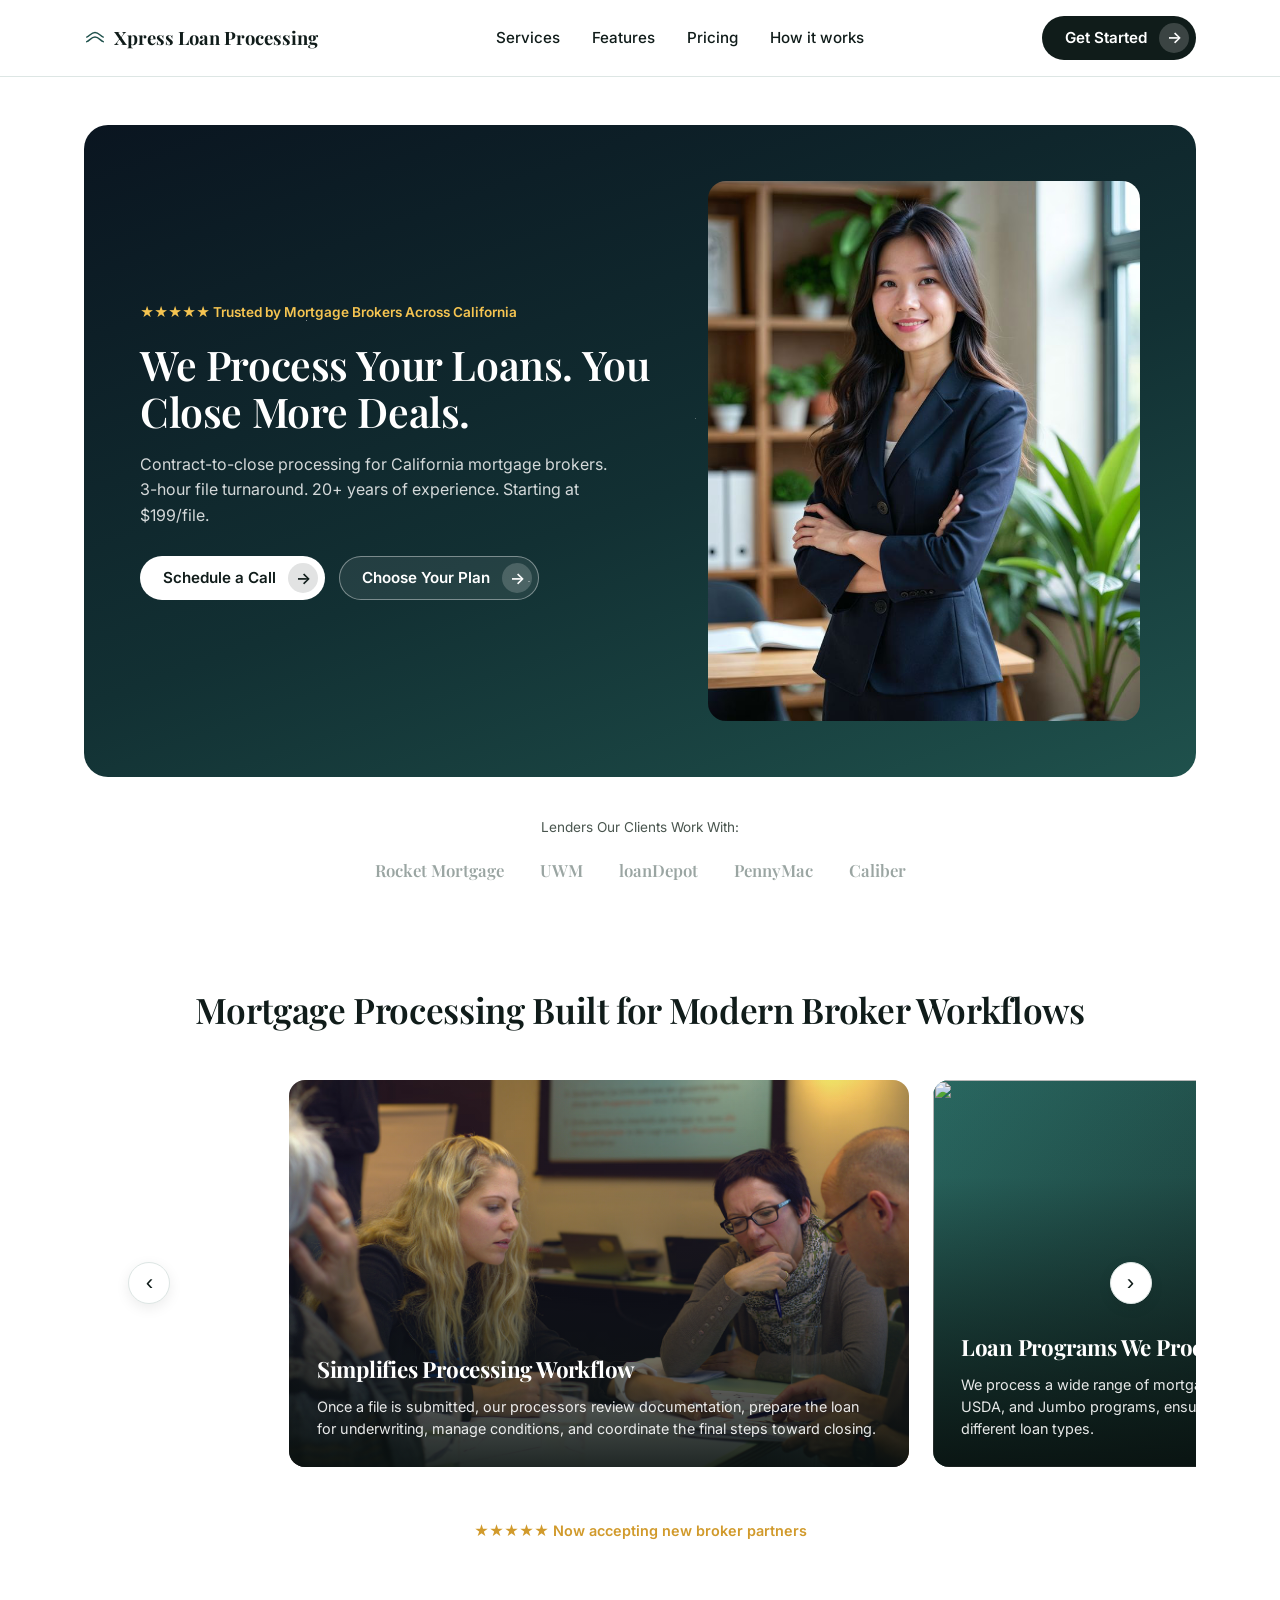
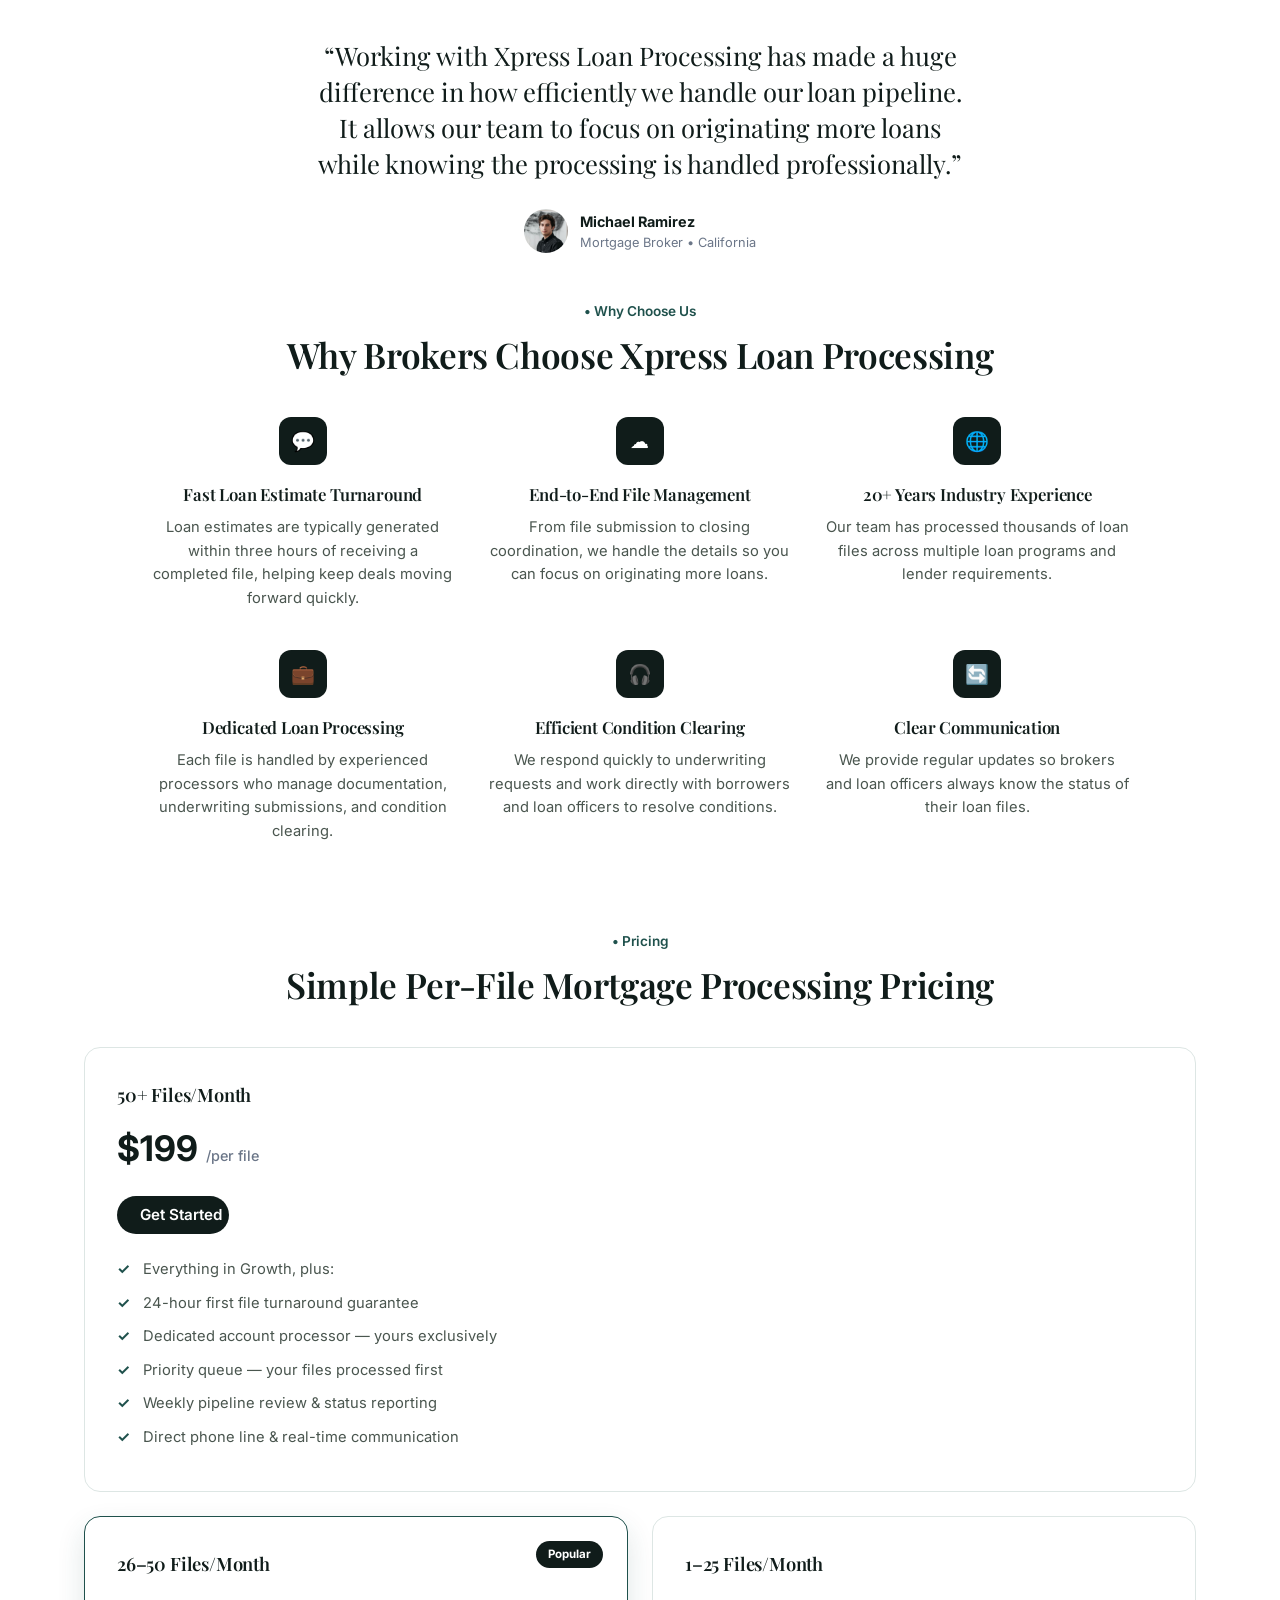
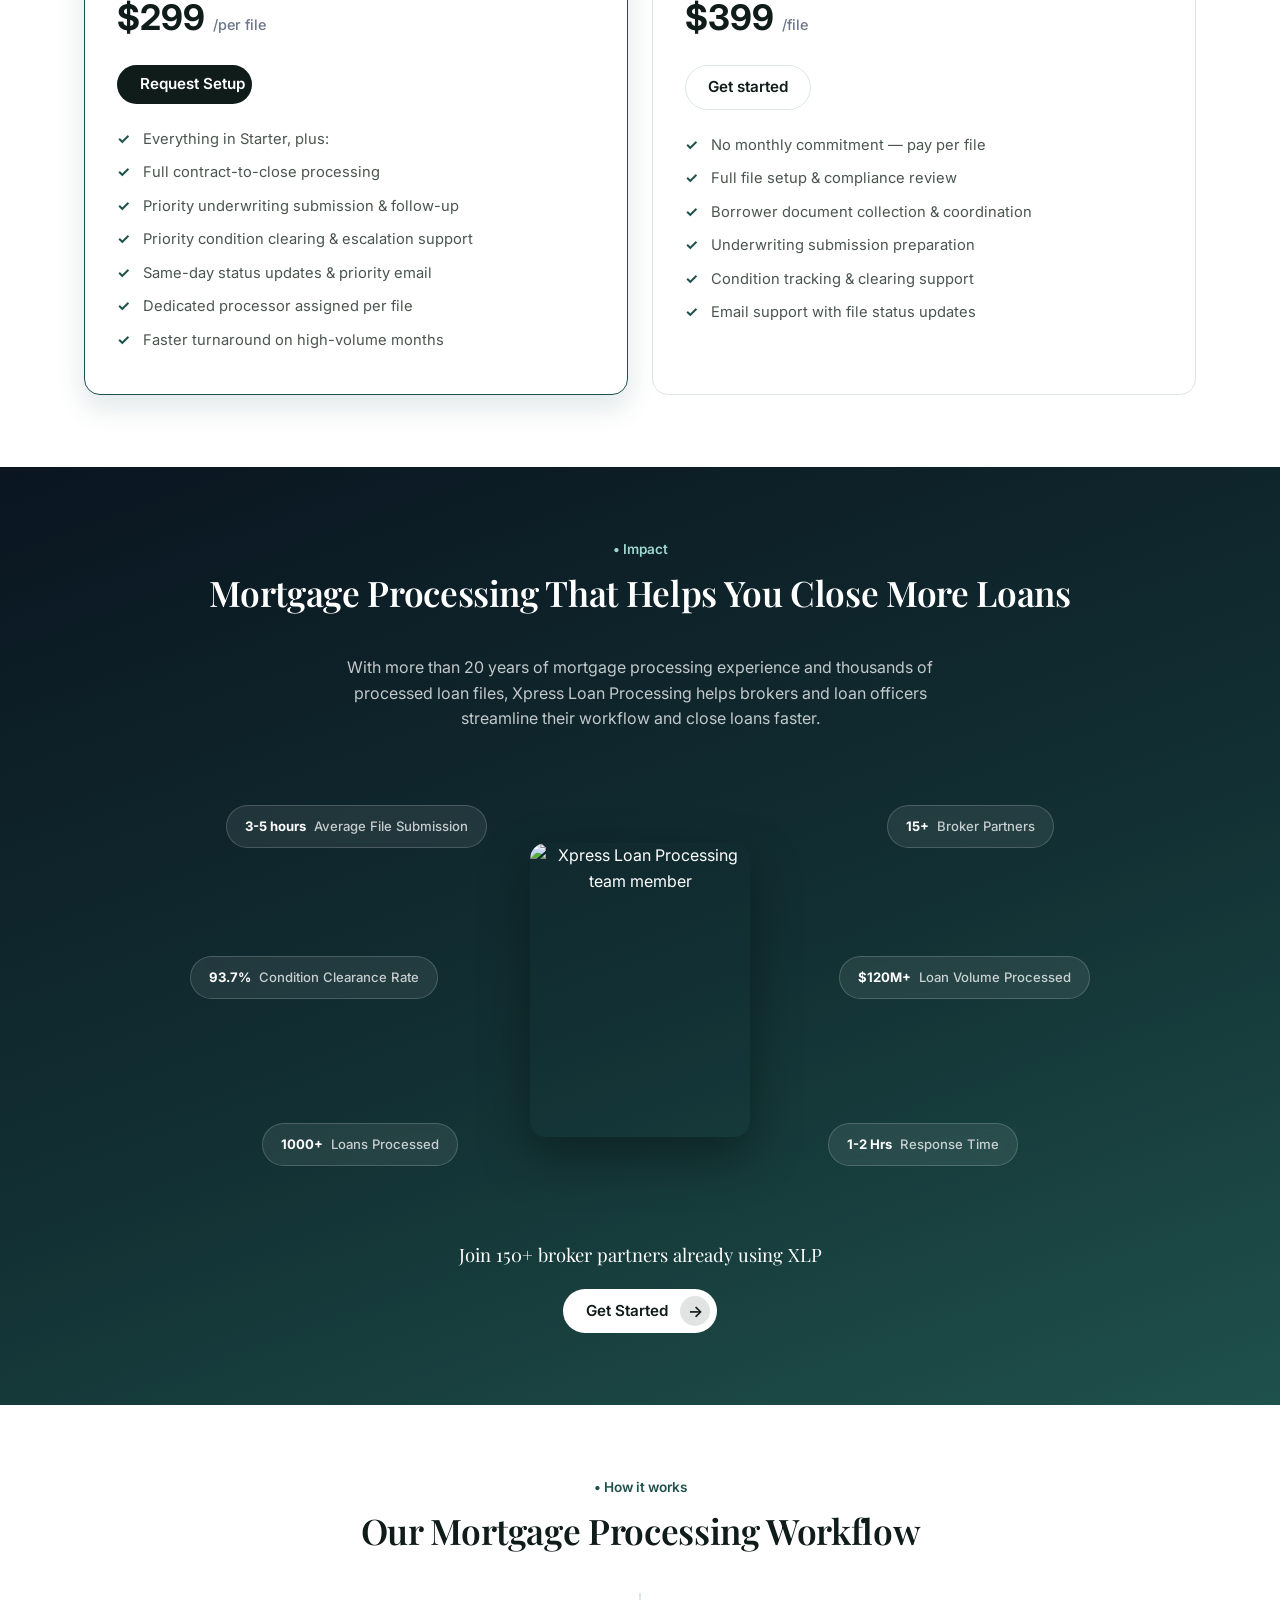
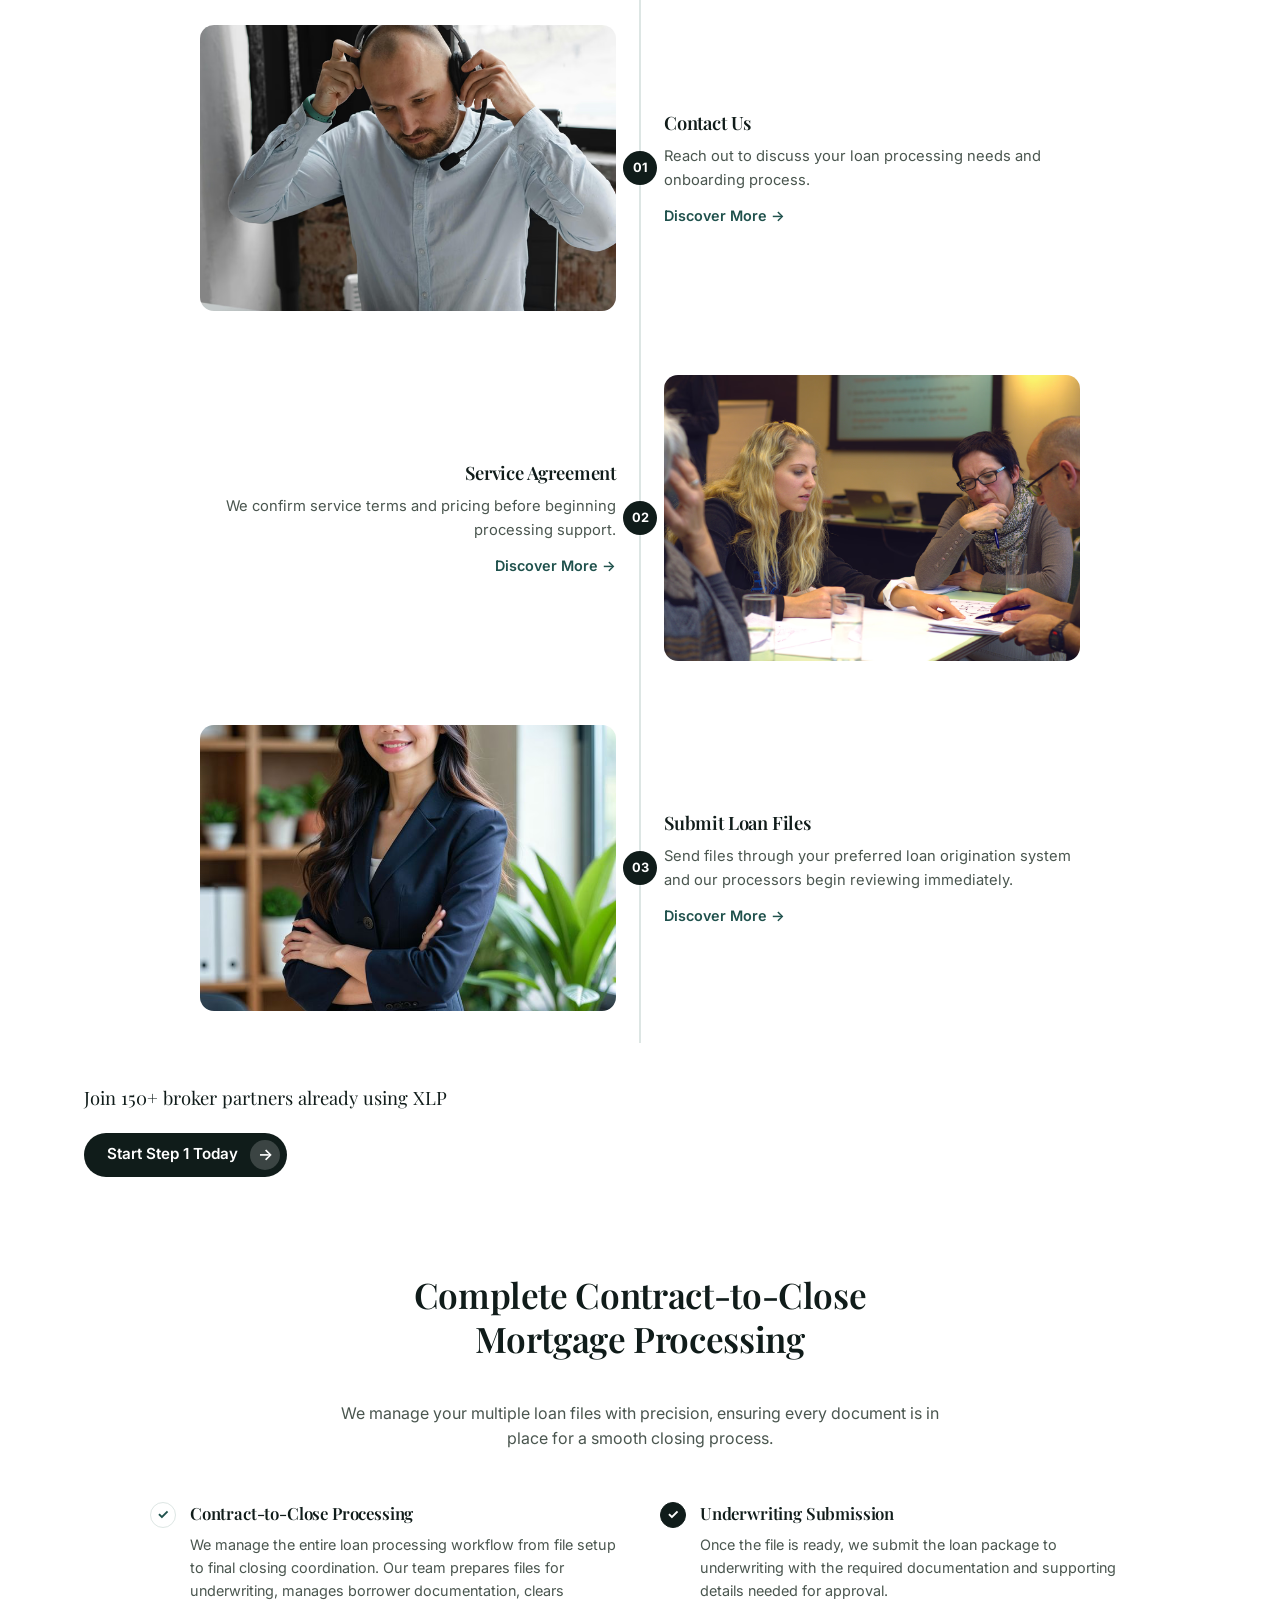
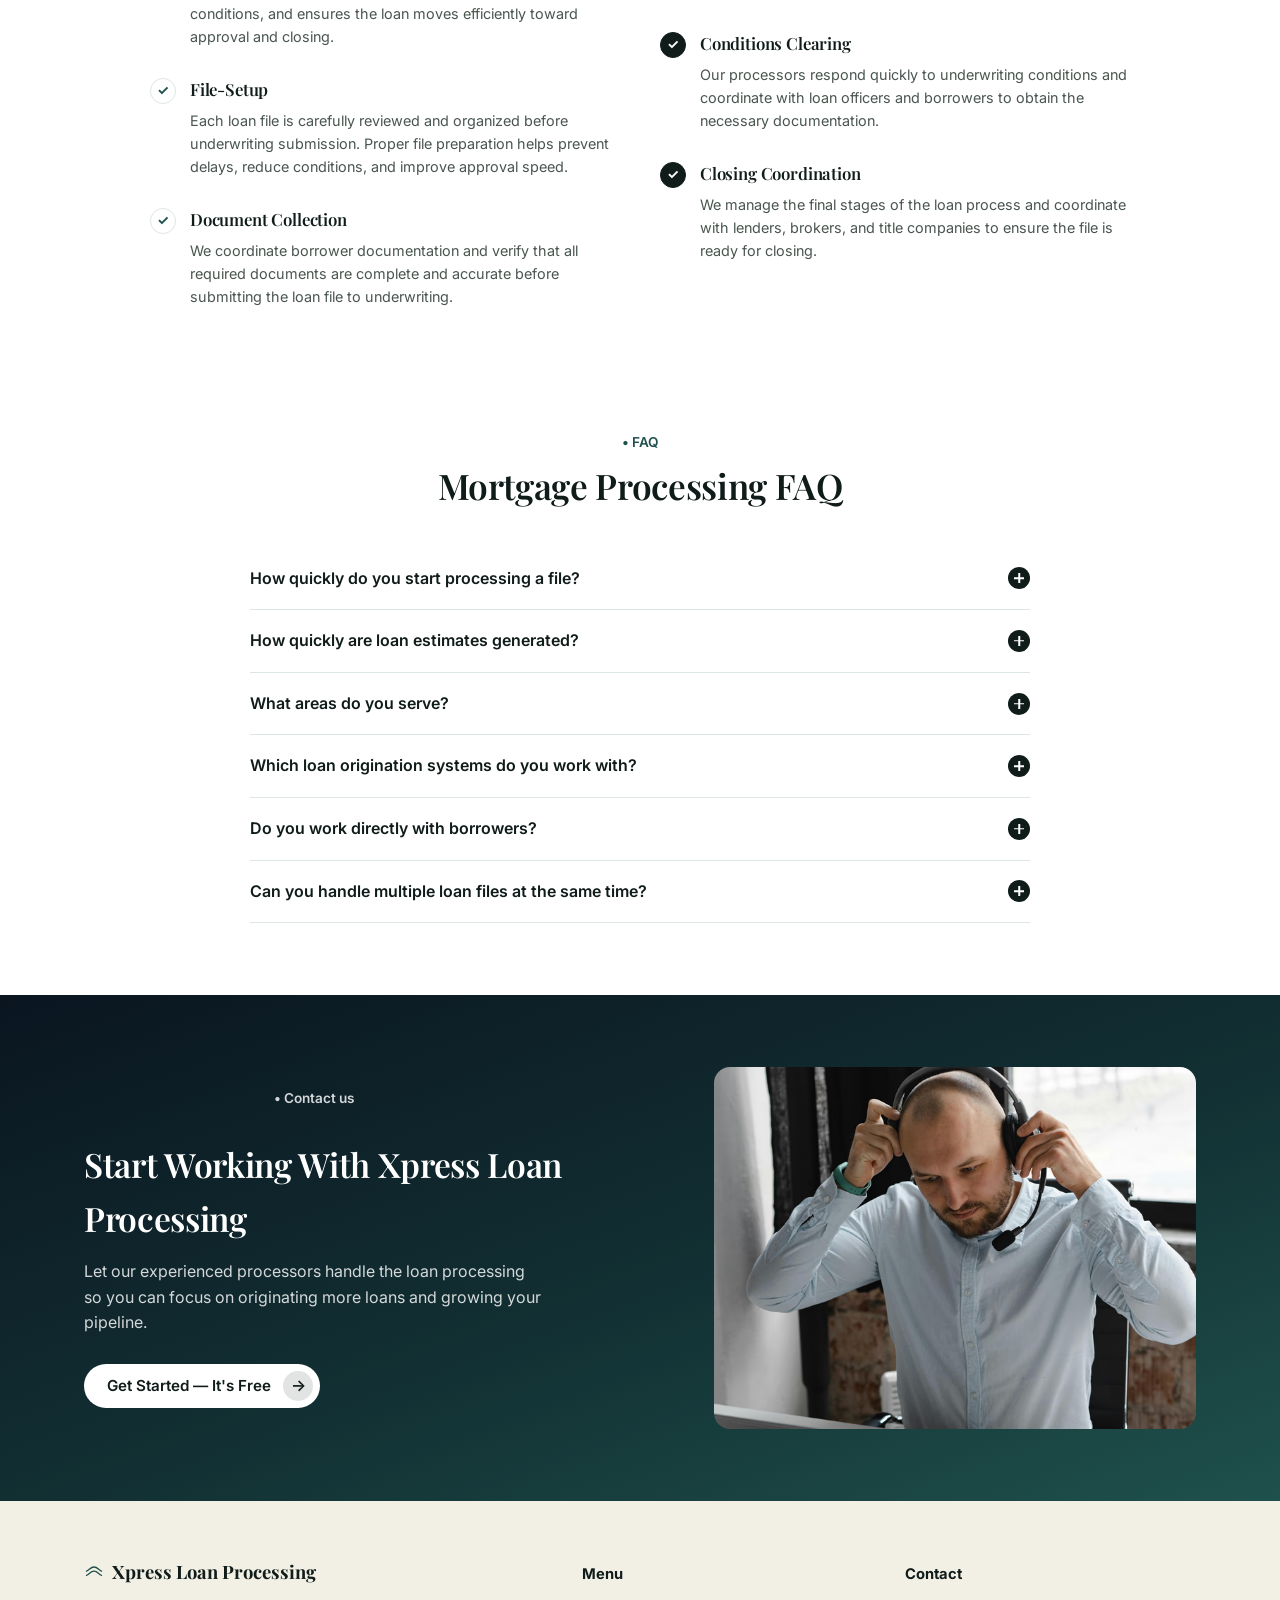
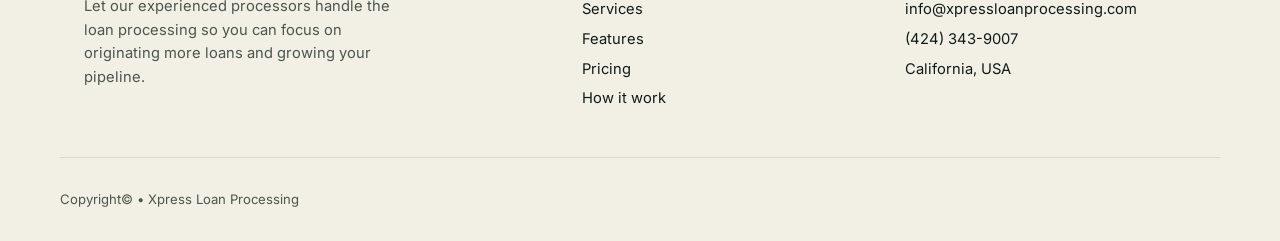
==== commit aca532f1: "Add files via upload" ====
--- a/xlp-index.html
+++ b/xlp-index.html
@@ -43,7 +43,7 @@
           </div>
         </div>
         <div class="hero__photo">
-          <img src="assets/team-headshot-02-navy-blazer-woman.png" alt="Mortgage processing team member" />
+          <img src="team-headshot-02-navy-blazer-woman.png" alt="Mortgage processing team member" />
         </div>
       </div>
 
@@ -69,7 +69,7 @@
         <div class="proc-carousel__viewport" id="procViewport">
 
           <div class="proc-slide">
-            <img class="proc-slide__img" src="assets/lifestyle-02-meeting-group.png" alt="" />
+            <img class="proc-slide__img" src="lifestyle-02-meeting-group.png" alt="" />
             <div class="proc-slide__scrim"></div>
             <div class="proc-slide__copy">
               <h3>Simplifies Processing Workflow</h3>
@@ -78,7 +78,7 @@
           </div>
 
           <div class="proc-slide">
-            <img class="proc-slide__img" src="assets/team-headshot-03-glasses-white-shirt-man.png" alt="" />
+            <img class="proc-slide__img" src="team-headshot-03-glasses-white-shirt-man.png" alt="" />
             <div class="proc-slide__scrim"></div>
             <div class="proc-slide__copy">
               <h3>Loan Programs We Process</h3>
@@ -87,7 +87,7 @@
           </div>
 
           <div class="proc-slide">
-            <img class="proc-slide__img" src="assets/lifestyle-01-headset-laptop-man.png" alt="" />
+            <img class="proc-slide__img" src="lifestyle-01-headset-laptop-man.png" alt="" />
             <div class="proc-slide__scrim"></div>
             <div class="proc-slide__copy">
               <h3>Working With Top Wholesale Lenders</h3>
@@ -96,7 +96,7 @@
           </div>
 
           <div class="proc-slide">
-            <img class="proc-slide__img" src="assets/team-headshot-02-navy-blazer-woman.png" alt="" />
+            <img class="proc-slide__img" src="team-headshot-02-navy-blazer-woman.png" alt="" />
             <div class="proc-slide__scrim"></div>
             <div class="proc-slide__copy">
               <h3>Compatible With Leading LOS Systems</h3>
@@ -121,7 +121,7 @@
     <div class="wrap testimonial-card">
       <p class="testimonial-card__quote">&ldquo;Working with Xpress Loan Processing has made a huge difference in how efficiently we handle our loan pipeline. It allows our team to focus on originating more loans while knowing the processing is handled professionally.&rdquo;</p>
       <div class="testimonial-card__person">
-        <img class="testimonial-card__thumb" src="assets/testimonial-thumb-michael-ramirez.png" alt="Michael Ramirez" />
+        <img class="testimonial-card__thumb" src="testimonial-thumb-michael-ramirez.png" alt="Michael Ramirez" />
         <div>
           <p class="testimonial-card__name">Michael Ramirez</p>
           <p class="testimonial-card__role">Mortgage Broker &bull; California</p>
@@ -233,7 +233,7 @@
 
       <div class="impact__orbit">
         <div class="impact__photo">
-          <img src="assets/team-headshot-03-glasses-white-shirt-man.png" alt="Xpress Loan Processing team member" />
+          <img src="team-headshot-03-glasses-white-shirt-man.png" alt="Xpress Loan Processing team member" />
         </div>
         <span class="impact__pill impact__pill--1">3-5 hours <em>Average File Submission</em></span>
         <span class="impact__pill impact__pill--2">93.7% <em>Condition Clearance Rate</em></span>
@@ -256,7 +256,7 @@
 
       <div class="timeline">
         <div class="timeline__item">
-          <div class="timeline__photo"><img src="assets/lifestyle-01-headset-laptop-man.png" alt="" /></div>
+          <div class="timeline__photo"><img src="lifestyle-01-headset-laptop-man.png" alt="" /></div>
           <span class="timeline__num">01</span>
           <div class="timeline__text">
             <h3>Contact Us</h3>
@@ -265,7 +265,7 @@
           </div>
         </div>
         <div class="timeline__item timeline__item--reverse">
-          <div class="timeline__photo"><img src="assets/lifestyle-02-meeting-group.png" alt="" /></div>
+          <div class="timeline__photo"><img src="lifestyle-02-meeting-group.png" alt="" /></div>
           <span class="timeline__num">02</span>
           <div class="timeline__text">
             <h3>Service Agreement</h3>
@@ -274,7 +274,7 @@
           </div>
         </div>
         <div class="timeline__item">
-          <div class="timeline__photo"><img src="assets/team-headshot-02-navy-blazer-woman.png" alt="" /></div>
+          <div class="timeline__photo"><img src="team-headshot-02-navy-blazer-woman.png" alt="" /></div>
           <span class="timeline__num">03</span>
           <div class="timeline__text">
             <h3>Submit Loan Files</h3>
@@ -389,7 +389,7 @@
         <a href="#contact" class="btn btn--light">Get Started &mdash; It's Free <span class="btn__arrow btn__arrow--dark">&#8594;</span></a>
       </div>
       <div class="final-cta__photo">
-        <img src="assets/lifestyle-01-headset-laptop-man.png" alt="" />
+        <img src="lifestyle-01-headset-laptop-man.png" alt="" />
       </div>
     </div>
   </section>
--- a/styles.css
+++ b/styles.css
@@ -0,0 +1,930 @@
+/* ==========================================================================
+   XLP Processing Site — matches the real xpressloanprocessing.com design:
+   serif display headlines, dark navy-to-teal gradient panels, pill buttons
+   with circular arrow icons, and the brand green/teal (#1f514c) from the
+   original site's code.
+   ========================================================================== */
+
+:root {
+  --color-ink: #101c1a;
+  --color-navy: #0a1520;
+  --color-accent: #1f514c;
+  --color-accent-light: #2b6c65;
+  --color-bg: #f6f9f8;
+  --color-cream: #f2efe4;
+  --color-border: #dde6e4;
+  --color-text-soft: #4a564f;
+  --gradient-dark: linear-gradient(160deg, #0a1520 0%, #123033 55%, #1f514c 100%);
+  --font-body: "Inter", -apple-system, BlinkMacSystemFont, "Segoe UI", Roboto, Arial, sans-serif;
+  --font-display: "Playfair Display", Georgia, "Times New Roman", serif;
+}
+
+* { box-sizing: border-box; }
+
+body {
+  margin: 0;
+  font-family: var(--font-body);
+  color: var(--color-ink);
+  background: #fff;
+  line-height: 1.6;
+}
+
+h1, h2, h3 {
+  font-family: var(--font-display);
+  font-weight: 600;
+  letter-spacing: -0.01em;
+}
+
+.wrap {
+  max-width: 1160px;
+  margin: 0 auto;
+  padding: 0 24px;
+}
+
+a { color: inherit; }
+
+.eyebrow {
+  text-align: center;
+  font-size: 0.85rem;
+  font-weight: 600;
+  color: var(--color-accent);
+  margin: 0 0 10px;
+}
+
+.eyebrow--light { color: #9fd6cd; }
+
+/* ---------- buttons ---------- */
+.btn {
+  display: inline-flex;
+  align-items: center;
+  gap: 12px;
+  padding: 6px 6px 6px 22px;
+  border-radius: 999px;
+  font-weight: 600;
+  text-decoration: none;
+  font-size: 0.95rem;
+  cursor: pointer;
+  border: 1px solid transparent;
+  white-space: nowrap;
+}
+
+.btn__arrow {
+  width: 30px;
+  height: 30px;
+  border-radius: 50%;
+  background: rgba(255, 255, 255, 0.18);
+  color: #fff;
+  display: inline-flex;
+  align-items: center;
+  justify-content: center;
+  font-size: 1rem;
+  flex: 0 0 auto;
+}
+
+.btn__arrow--dark { background: rgba(16, 28, 26, 0.12); color: var(--color-ink); }
+
+.btn--nav,
+.btn--dark {
+  background: var(--color-ink);
+  color: #fff;
+}
+.btn--nav:hover, .btn--dark:hover { background: #000; }
+
+.btn--light {
+  background: #fff;
+  color: var(--color-ink);
+  padding: 6px 6px 6px 22px;
+}
+.btn--light:hover { background: #eef2f0; }
+
+.btn--outline-light {
+  background: rgba(255, 255, 255, 0.08);
+  color: #fff;
+  border-color: rgba(255, 255, 255, 0.4);
+}
+.btn--outline-light:hover { background: rgba(255, 255, 255, 0.16); }
+
+.btn--outline {
+  background: transparent;
+  color: var(--color-ink);
+  border-color: var(--color-border);
+  padding: 9px 22px;
+}
+.btn--outline:hover { background: var(--color-bg); }
+
+/* ---------- header / nav ---------- */
+.site-header {
+  border-bottom: 1px solid var(--color-border);
+  position: sticky;
+  top: 0;
+  background: rgba(255, 255, 255, 0.92);
+  backdrop-filter: blur(6px);
+  z-index: 10;
+}
+
+.site-header__inner {
+  display: flex;
+  align-items: center;
+  justify-content: space-between;
+  height: 76px;
+  gap: 24px;
+}
+
+.brand {
+  display: inline-flex;
+  align-items: center;
+  gap: 8px;
+  font-family: var(--font-display);
+  font-weight: 700;
+  font-size: 1.15rem;
+  text-decoration: none;
+  color: var(--color-ink);
+}
+
+.brand__mark { color: var(--color-accent); }
+
+.nav {
+  display: flex;
+  gap: 32px;
+}
+
+.nav a {
+  text-decoration: none;
+  font-weight: 500;
+  font-size: 0.95rem;
+  color: var(--color-ink);
+}
+
+.nav a:hover { color: var(--color-accent); }
+
+/* ---------- hero ---------- */
+.hero {
+  padding: 48px 0 40px;
+}
+
+.hero__card {
+  background: var(--gradient-dark);
+  border-radius: 24px;
+  padding: 56px;
+  display: grid;
+  grid-template-columns: 1.1fr 0.9fr;
+  gap: 40px;
+  align-items: center;
+  color: #fff;
+  position: relative;
+  overflow: hidden;
+}
+
+.hero__card::before {
+  content: "";
+  position: absolute;
+  inset: 0;
+  background-image: radial-gradient(1px 1px at 20% 30%, rgba(255,255,255,.5) 50%, transparent 51%),
+    radial-gradient(1px 1px at 70% 20%, rgba(255,255,255,.4) 50%, transparent 51%),
+    radial-gradient(1.5px 1.5px at 40% 70%, rgba(255,255,255,.35) 50%, transparent 51%),
+    radial-gradient(1px 1px at 85% 60%, rgba(255,255,255,.4) 50%, transparent 51%),
+    radial-gradient(1px 1px at 55% 45%, rgba(255,255,255,.3) 50%, transparent 51%);
+  pointer-events: none;
+}
+
+.hero__text { position: relative; }
+
+.hero__rating {
+  font-size: 0.85rem;
+  color: #f5c451;
+  font-weight: 600;
+  margin: 0 0 18px;
+}
+
+.hero__card h1 {
+  font-size: clamp(1.8rem, 3.2vw, 2.6rem);
+  margin: 0 0 16px;
+  line-height: 1.15;
+}
+
+.hero__sub {
+  max-width: 480px;
+  margin: 0 0 28px;
+  color: rgba(255, 255, 255, 0.82);
+  font-size: 1rem;
+}
+
+.hero__ctas {
+  display: flex;
+  gap: 14px;
+  flex-wrap: wrap;
+}
+
+.hero__photo {
+  position: relative;
+  border-radius: 18px;
+  overflow: hidden;
+  aspect-ratio: 4 / 5;
+}
+
+.hero__photo img {
+  width: 100%;
+  height: 100%;
+  object-fit: cover;
+  display: block;
+}
+
+.lenders {
+  text-align: center;
+  padding: 40px 0 8px;
+}
+
+.lenders__label {
+  font-size: 0.85rem;
+  color: var(--color-text-soft);
+  margin: 0 0 18px;
+}
+
+.lenders__row {
+  display: flex;
+  justify-content: center;
+  flex-wrap: wrap;
+  gap: 36px;
+}
+
+.lenders__row span {
+  font-family: var(--font-display);
+  font-weight: 600;
+  color: #9aa5a2;
+  font-size: 1.05rem;
+}
+
+/* ---------- carousel section ---------- */
+.proc-carousel-section {
+  padding: 56px 0 40px;
+}
+
+.section-title {
+  text-align: center;
+  font-size: clamp(1.6rem, 3vw, 2.2rem);
+  margin: 0 0 40px;
+  line-height: 1.25;
+}
+
+.section-title--light { color: #fff; }
+
+.proc-carousel {
+  position: relative;
+}
+
+.proc-carousel__viewport {
+  display: flex;
+  gap: 24px;
+  overflow-x: auto;
+  scroll-snap-type: x mandatory;
+  scroll-behavior: smooth;
+  padding: 8px clamp(8px, 16vw, 220px);
+  -ms-overflow-style: none;
+  scrollbar-width: none;
+}
+
+.proc-carousel__viewport::-webkit-scrollbar { display: none; }
+
+.proc-slide {
+  position: relative;
+  flex: 0 0 auto;
+  width: min(620px, 78vw);
+  aspect-ratio: 16 / 10;
+  border-radius: 16px;
+  overflow: hidden;
+  scroll-snap-align: center;
+  transition: opacity 200ms ease;
+}
+
+.proc-slide__img {
+  width: 100%;
+  height: 100%;
+  object-fit: cover;
+  display: block;
+  background: linear-gradient(135deg, var(--color-accent-light), var(--color-ink));
+}
+
+.proc-slide__scrim {
+  position: absolute;
+  inset: 0;
+  background: linear-gradient(to top, rgba(8, 16, 14, 0.9) 0%, rgba(8, 16, 14, 0.4) 45%, rgba(8, 16, 14, 0.05) 75%);
+}
+
+.proc-slide__copy {
+  position: absolute;
+  left: 0;
+  right: 0;
+  bottom: 0;
+  padding: 26px 28px 28px;
+  color: #fff;
+}
+
+.proc-slide__copy h3 {
+  margin: 0 0 8px;
+  font-size: clamp(1.05rem, 2.2vw, 1.4rem);
+  font-weight: 700;
+}
+
+.proc-slide__copy p {
+  margin: 0;
+  font-size: 0.9rem;
+  line-height: 1.5;
+  color: rgba(255, 255, 255, 0.9);
+}
+
+.proc-carousel__arrow {
+  position: absolute;
+  top: 50%;
+  transform: translateY(-50%);
+  width: 42px;
+  height: 42px;
+  border-radius: 50%;
+  border: 1px solid var(--color-border);
+  background: #fff;
+  color: var(--color-ink);
+  font-size: 1.4rem;
+  line-height: 1;
+  cursor: pointer;
+  display: flex;
+  align-items: center;
+  justify-content: center;
+  box-shadow: 0 4px 14px rgba(0,0,0,0.08);
+  z-index: 2;
+}
+
+.proc-carousel__arrow--prev { left: 4%; }
+.proc-carousel__arrow--next { right: 4%; }
+
+.proc-carousel__dots {
+  display: flex;
+  justify-content: center;
+  gap: 8px;
+  margin-top: 20px;
+}
+
+.proc-carousel__dots button {
+  width: 9px;
+  height: 9px;
+  border-radius: 50%;
+  border: none;
+  background: var(--color-border);
+  cursor: pointer;
+  padding: 0;
+  transition: background 150ms ease, transform 150ms ease;
+}
+
+.proc-carousel__dots button[aria-selected="true"] {
+  background: var(--color-accent);
+  transform: scale(1.25);
+}
+
+.proc-carousel__note {
+  text-align: center;
+  margin: 24px 0 0;
+  font-weight: 600;
+  color: #d19a2b;
+  font-size: 0.9rem;
+}
+
+@media (prefers-reduced-motion: reduce) {
+  .proc-carousel__viewport { scroll-behavior: auto; }
+}
+
+/* ---------- testimonial ---------- */
+.testimonials {
+  padding: 56px 0 8px;
+  text-align: center;
+}
+
+.testimonial-card {
+  max-width: 700px;
+}
+
+.testimonial-card__quote {
+  font-family: var(--font-display);
+  font-size: clamp(1.2rem, 2.4vw, 1.6rem);
+  line-height: 1.4;
+  margin: 0 0 28px;
+  color: var(--color-ink);
+}
+
+.testimonial-card__person {
+  display: flex;
+  align-items: center;
+  justify-content: center;
+  gap: 12px;
+}
+
+.testimonial-card__thumb {
+  width: 44px;
+  height: 44px;
+  border-radius: 50%;
+  object-fit: cover;
+}
+
+.testimonial-card__name {
+  margin: 0;
+  font-weight: 700;
+  font-size: 0.9rem;
+  text-align: left;
+}
+
+.testimonial-card__role {
+  margin: 0;
+  color: #6b7688;
+  font-size: 0.8rem;
+  text-align: left;
+}
+
+/* ---------- why us ---------- */
+.why-us { padding: 40px 0 64px; }
+
+.why-us__grid {
+  display: grid;
+  grid-template-columns: repeat(3, 1fr);
+  gap: 40px 32px;
+  max-width: 980px;
+  margin: 0 auto;
+  text-align: center;
+}
+
+.why-us__icon {
+  display: inline-flex;
+  align-items: center;
+  justify-content: center;
+  width: 48px;
+  height: 48px;
+  border-radius: 12px;
+  background: var(--color-ink);
+  color: #fff;
+  font-size: 1.2rem;
+  margin-bottom: 16px;
+}
+
+.why-us__card h3 {
+  margin: 0 0 8px;
+  font-size: 1.05rem;
+}
+
+.why-us__card p {
+  margin: 0;
+  color: var(--color-text-soft);
+  font-size: 0.92rem;
+}
+
+/* ---------- pricing ---------- */
+.pricing { padding: 24px 0 72px; }
+
+.pricing__top {
+  max-width: 100%;
+  margin: 0 0 24px;
+  background: linear-gradient(135deg, #dceee9, #eef6f3);
+}
+
+.pricing__grid {
+  display: grid;
+  grid-template-columns: repeat(auto-fit, minmax(280px, 1fr));
+  gap: 24px;
+}
+
+.pricing__card {
+  background: #fff;
+  border: 1px solid var(--color-border);
+  border-radius: 16px;
+  padding: 32px;
+  position: relative;
+}
+
+.pricing__card--popular {
+  border-color: var(--color-accent);
+  box-shadow: 0 12px 28px rgba(31, 81, 76, 0.14);
+}
+
+.pricing__badge {
+  position: absolute;
+  top: 24px;
+  right: 24px;
+  background: var(--color-ink);
+  color: #fff;
+  font-size: 0.72rem;
+  font-weight: 700;
+  padding: 4px 12px;
+  border-radius: 999px;
+  margin: 0;
+}
+
+.pricing__card h3 { margin: 0 0 10px; font-size: 1.15rem; font-weight: 600; }
+
+.pricing__price {
+  font-size: 2.2rem;
+  font-weight: 700;
+  margin: 0 0 20px;
+  font-family: var(--font-body);
+}
+
+.pricing__price span {
+  font-size: 0.9rem;
+  font-weight: 500;
+  color: #6b7688;
+}
+
+.pricing__cta {
+  display: inline-flex;
+  margin-bottom: 24px;
+}
+
+.pricing__card ul {
+  margin: 0;
+  padding: 0;
+  list-style: none;
+  color: var(--color-text-soft);
+  font-size: 0.92rem;
+}
+
+.pricing__card li {
+  margin-bottom: 10px;
+  padding-left: 26px;
+  position: relative;
+}
+
+.pricing__card li::before {
+  content: "\2713";
+  position: absolute;
+  left: 0;
+  color: var(--color-accent);
+  font-weight: 700;
+}
+
+/* ---------- impact / stats ---------- */
+.impact {
+  background: var(--gradient-dark);
+  color: #fff;
+  padding: 72px 0;
+  text-align: center;
+}
+
+.impact__intro {
+  max-width: 640px;
+  margin: 0 auto 48px;
+  color: rgba(255,255,255,0.75);
+}
+
+.impact__orbit {
+  position: relative;
+  max-width: 900px;
+  margin: 0 auto 40px;
+  min-height: 420px;
+  display: flex;
+  align-items: center;
+  justify-content: center;
+}
+
+.impact__photo {
+  width: min(220px, 40vw);
+  aspect-ratio: 3 / 4;
+  border-radius: 16px;
+  overflow: hidden;
+  position: relative;
+  z-index: 1;
+  box-shadow: 0 20px 50px rgba(0,0,0,0.35);
+}
+
+.impact__photo img {
+  width: 100%;
+  height: 100%;
+  object-fit: cover;
+  display: block;
+}
+
+.impact__pill {
+  position: absolute;
+  background: rgba(255, 255, 255, 0.08);
+  border: 1px solid rgba(255, 255, 255, 0.18);
+  backdrop-filter: blur(6px);
+  border-radius: 999px;
+  padding: 10px 18px;
+  font-size: 0.82rem;
+  font-weight: 700;
+  white-space: nowrap;
+  display: flex;
+  align-items: center;
+  gap: 8px;
+}
+
+.impact__pill em {
+  font-style: normal;
+  font-weight: 500;
+  color: rgba(255,255,255,0.75);
+}
+
+.impact__pill--1 { top: 6%;  left: 4%; }
+.impact__pill--2 { top: 42%; left: 0%; }
+.impact__pill--3 { bottom: 8%; left: 8%; }
+.impact__pill--4 { top: 6%;  right: 4%; }
+.impact__pill--5 { top: 42%; right: 0%; }
+.impact__pill--6 { bottom: 8%; right: 8%; }
+
+.impact__join {
+  font-family: var(--font-display);
+  font-size: 1.15rem;
+  margin: 0 0 20px;
+}
+
+@media (max-width: 780px) {
+  .impact__orbit { min-height: 0; flex-direction: column; gap: 14px; padding: 20px 0; }
+  .impact__pill { position: static; }
+}
+
+/* ---------- how it works / timeline ---------- */
+.how-it-works { padding: 72px 0; }
+
+.timeline {
+  position: relative;
+  max-width: 880px;
+  margin: 0 auto;
+}
+
+.timeline::before {
+  content: "";
+  position: absolute;
+  left: 50%;
+  top: 0;
+  bottom: 0;
+  width: 2px;
+  background: var(--color-border);
+  transform: translateX(-50%);
+}
+
+.timeline__item {
+  display: grid;
+  grid-template-columns: 1fr 1fr;
+  gap: 48px;
+  align-items: center;
+  position: relative;
+  padding: 32px 0;
+}
+
+.timeline__item--reverse .timeline__photo { order: 2; }
+.timeline__item--reverse .timeline__text { order: 1; text-align: right; }
+
+.timeline__num {
+  position: absolute;
+  left: 50%;
+  top: 50%;
+  transform: translate(-50%, -50%);
+  width: 34px;
+  height: 34px;
+  border-radius: 50%;
+  background: var(--color-ink);
+  color: #fff;
+  font-size: 0.8rem;
+  font-weight: 700;
+  display: flex;
+  align-items: center;
+  justify-content: center;
+  z-index: 1;
+}
+
+.timeline__photo {
+  border-radius: 14px;
+  overflow: hidden;
+  aspect-ratio: 16 / 11;
+}
+
+.timeline__photo img {
+  width: 100%;
+  height: 100%;
+  object-fit: cover;
+  display: block;
+}
+
+.timeline__text h3 { margin: 0 0 8px; font-size: 1.15rem; }
+.timeline__text p { margin: 0 0 10px; color: var(--color-text-soft); font-size: 0.92rem; }
+
+.timeline__link {
+  font-weight: 600;
+  color: var(--color-accent);
+  text-decoration: none;
+  font-size: 0.9rem;
+}
+
+.how-it-works .impact__join { color: var(--color-ink); margin-top: 40px; }
+
+@media (max-width: 720px) {
+  .timeline::before { left: 20px; }
+  .timeline__item, .timeline__item--reverse {
+    grid-template-columns: 1fr;
+    padding-left: 44px;
+  }
+  .timeline__item--reverse .timeline__photo,
+  .timeline__item--reverse .timeline__text { order: initial; text-align: left; }
+  .timeline__num { left: 20px; }
+}
+
+/* ---------- contract-to-close ---------- */
+.ctc { padding: 24px 0 72px; text-align: center; }
+
+.ctc__intro {
+  max-width: 620px;
+  margin: 0 auto 48px;
+  color: var(--color-text-soft);
+}
+
+.ctc__grid {
+  display: grid;
+  grid-template-columns: 1fr 1fr;
+  gap: 40px;
+  text-align: left;
+  max-width: 980px;
+  margin: 0 auto;
+}
+
+.ctc__item {
+  display: flex;
+  gap: 14px;
+  margin-bottom: 28px;
+}
+
+.ctc__check {
+  flex: 0 0 auto;
+  width: 26px;
+  height: 26px;
+  border-radius: 50%;
+  border: 1.5px solid var(--color-border);
+  color: var(--color-accent);
+  display: flex;
+  align-items: center;
+  justify-content: center;
+  font-size: 0.85rem;
+  font-weight: 700;
+  margin-top: 2px;
+}
+
+.ctc__check--filled {
+  background: var(--color-ink);
+  border-color: var(--color-ink);
+  color: #fff;
+}
+
+.ctc__item h3 { margin: 0 0 6px; font-size: 1.05rem; }
+.ctc__item p { margin: 0; color: var(--color-text-soft); font-size: 0.9rem; }
+
+@media (max-width: 720px) {
+  .ctc__grid { grid-template-columns: 1fr; }
+}
+
+/* ---------- FAQ ---------- */
+.faq { padding: 24px 0 72px; }
+
+.faq__list {
+  max-width: 780px;
+  margin: 0 auto;
+}
+
+.faq__item {
+  border-bottom: 1px solid var(--color-border);
+  padding: 18px 0;
+}
+
+.faq__item summary {
+  cursor: pointer;
+  font-weight: 600;
+  display: flex;
+  align-items: center;
+  justify-content: space-between;
+  list-style: none;
+}
+
+.faq__item summary::-webkit-details-marker { display: none; }
+
+.faq__toggle {
+  flex: 0 0 auto;
+  width: 22px;
+  height: 22px;
+  border-radius: 50%;
+  background: var(--color-ink);
+  position: relative;
+  margin-left: 16px;
+}
+
+.faq__toggle::before,
+.faq__toggle::after {
+  content: "";
+  position: absolute;
+  background: #fff;
+  top: 50%;
+  left: 50%;
+}
+
+.faq__toggle::before { width: 10px; height: 1.5px; transform: translate(-50%, -50%); }
+.faq__toggle::after { width: 1.5px; height: 10px; transform: translate(-50%, -50%); transition: transform 150ms ease; }
+
+.faq__item[open] .faq__toggle::after { transform: translate(-50%, -50%) rotate(90deg) scaleY(0.001); }
+
+.faq__item p {
+  margin: 14px 0 0;
+  color: var(--color-text-soft);
+}
+
+/* ---------- final CTA ---------- */
+.final-cta {
+  background: var(--gradient-dark);
+  color: #fff;
+  padding: 72px 0;
+}
+
+.final-cta__inner {
+  display: grid;
+  grid-template-columns: 1.1fr 0.9fr;
+  gap: 40px;
+  align-items: center;
+}
+
+.final-cta h2 {
+  margin: 0 0 14px;
+  font-size: clamp(1.6rem, 3vw, 2.1rem);
+}
+
+.final-cta p {
+  max-width: 460px;
+  margin: 0 0 28px;
+  color: rgba(255, 255, 255, 0.82);
+}
+
+.final-cta__photo {
+  border-radius: 16px;
+  overflow: hidden;
+  aspect-ratio: 4 / 3;
+}
+
+.final-cta__photo img {
+  width: 100%;
+  height: 100%;
+  object-fit: cover;
+  display: block;
+}
+
+@media (max-width: 780px) {
+  .final-cta__inner { grid-template-columns: 1fr; }
+}
+
+/* ---------- footer ---------- */
+.site-footer {
+  background: var(--color-cream);
+  color: var(--color-ink);
+  padding: 56px 0 0;
+}
+
+.site-footer a {
+  color: inherit;
+  text-decoration: none;
+}
+
+.site-footer a:hover { text-decoration: underline; }
+
+.site-footer__inner {
+  display: grid;
+  grid-template-columns: 1.6fr 1fr 1fr;
+  gap: 32px;
+  padding-bottom: 40px;
+}
+
+.site-footer__brand p {
+  color: var(--color-text-soft);
+  font-size: 0.9rem;
+  max-width: 320px;
+  margin: 12px 0 0;
+}
+
+.site-footer__inner p { margin: 6px 0; font-size: 0.92rem; }
+
+.site-footer__head {
+  font-weight: 700;
+  color: var(--color-ink);
+  margin-bottom: 12px !important;
+}
+
+.brand--footer { color: var(--color-ink); }
+
+.site-footer__bottom {
+  border-top: 1px solid rgba(16, 28, 26, 0.1);
+  padding: 18px 0;
+  font-size: 0.82rem;
+  color: var(--color-text-soft);
+}
+
+@media (max-width: 780px) {
+  .site-footer__inner { grid-template-columns: 1fr; }
+}
+
+@media (max-width: 780px) {
+  .nav { display: none; }
+  .hero__card { grid-template-columns: 1fr; padding: 32px; }
+  .hero__photo { aspect-ratio: 16/10; }
+  .why-us__grid { grid-template-columns: 1fr 1fr; }
+  .ctc__grid { gap: 0; }
+}
+
+@media (max-width: 520px) {
+  .why-us__grid { grid-template-columns: 1fr; }
+}
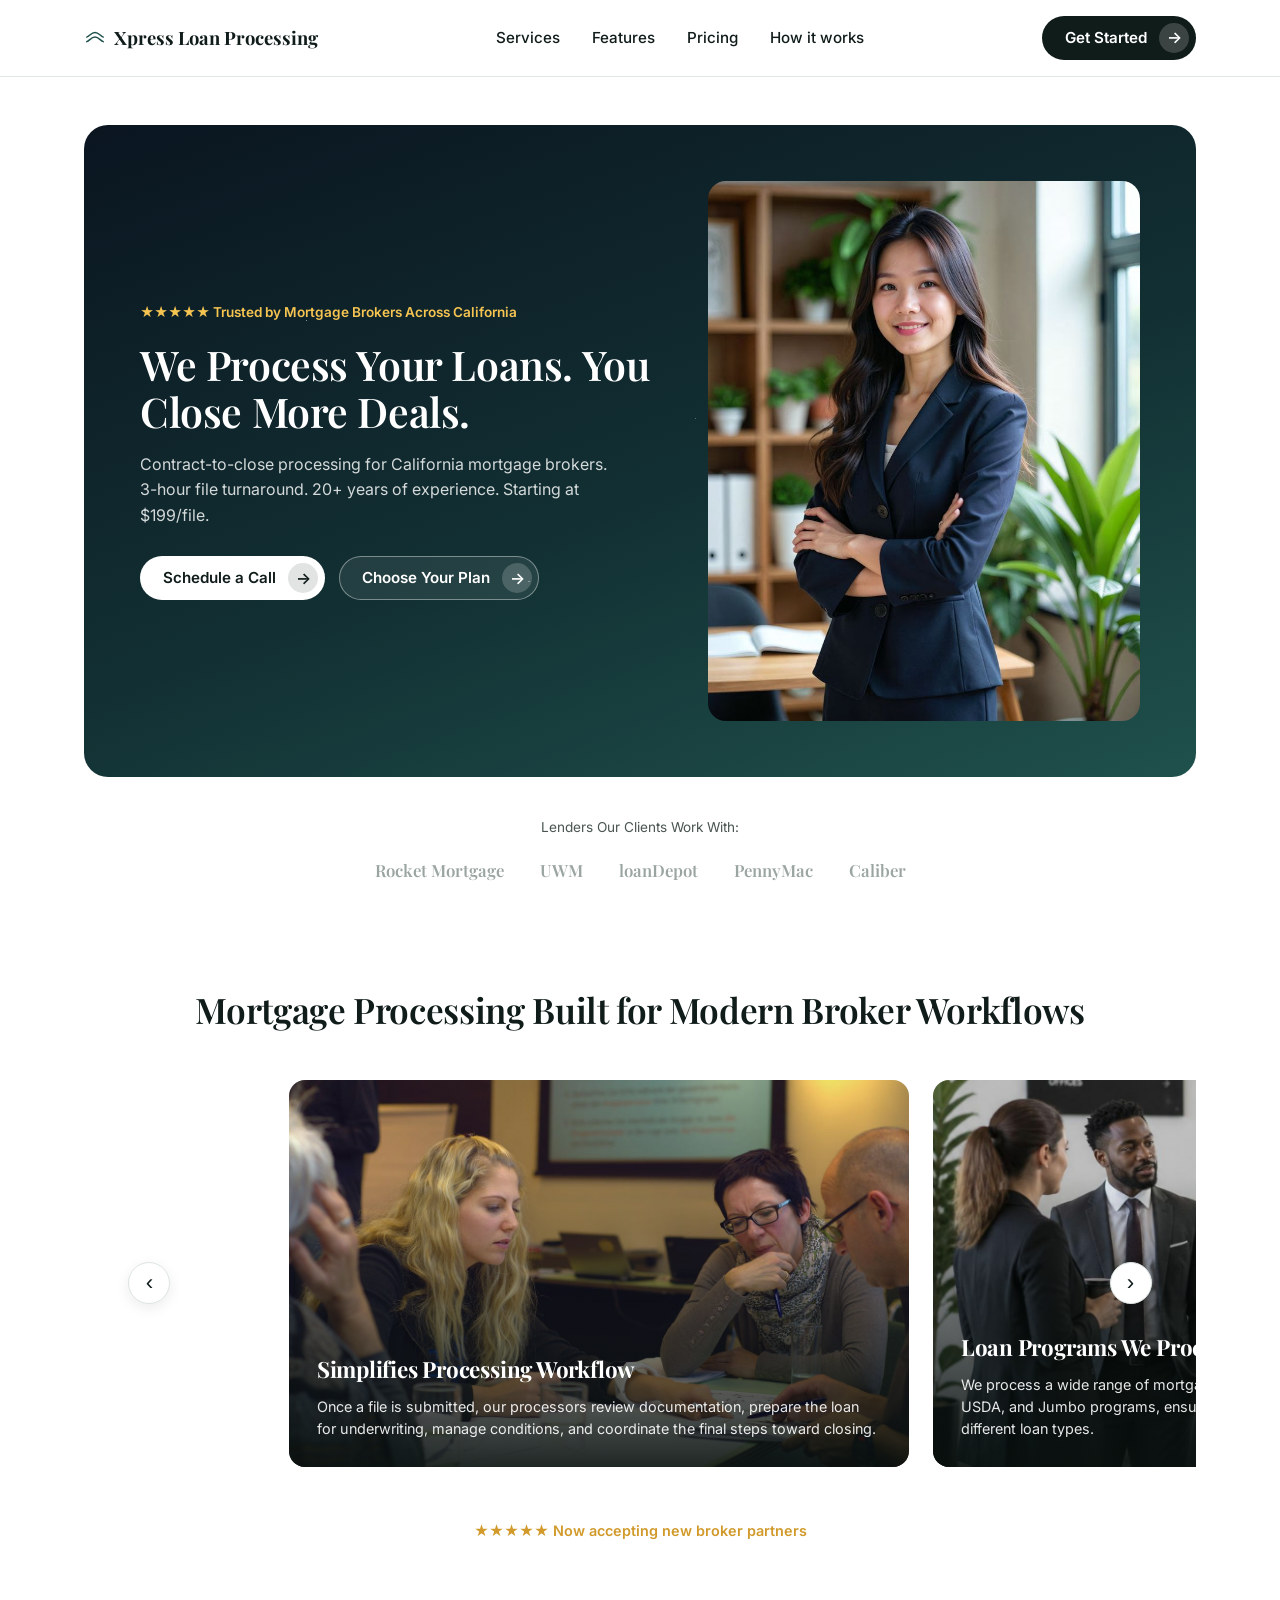
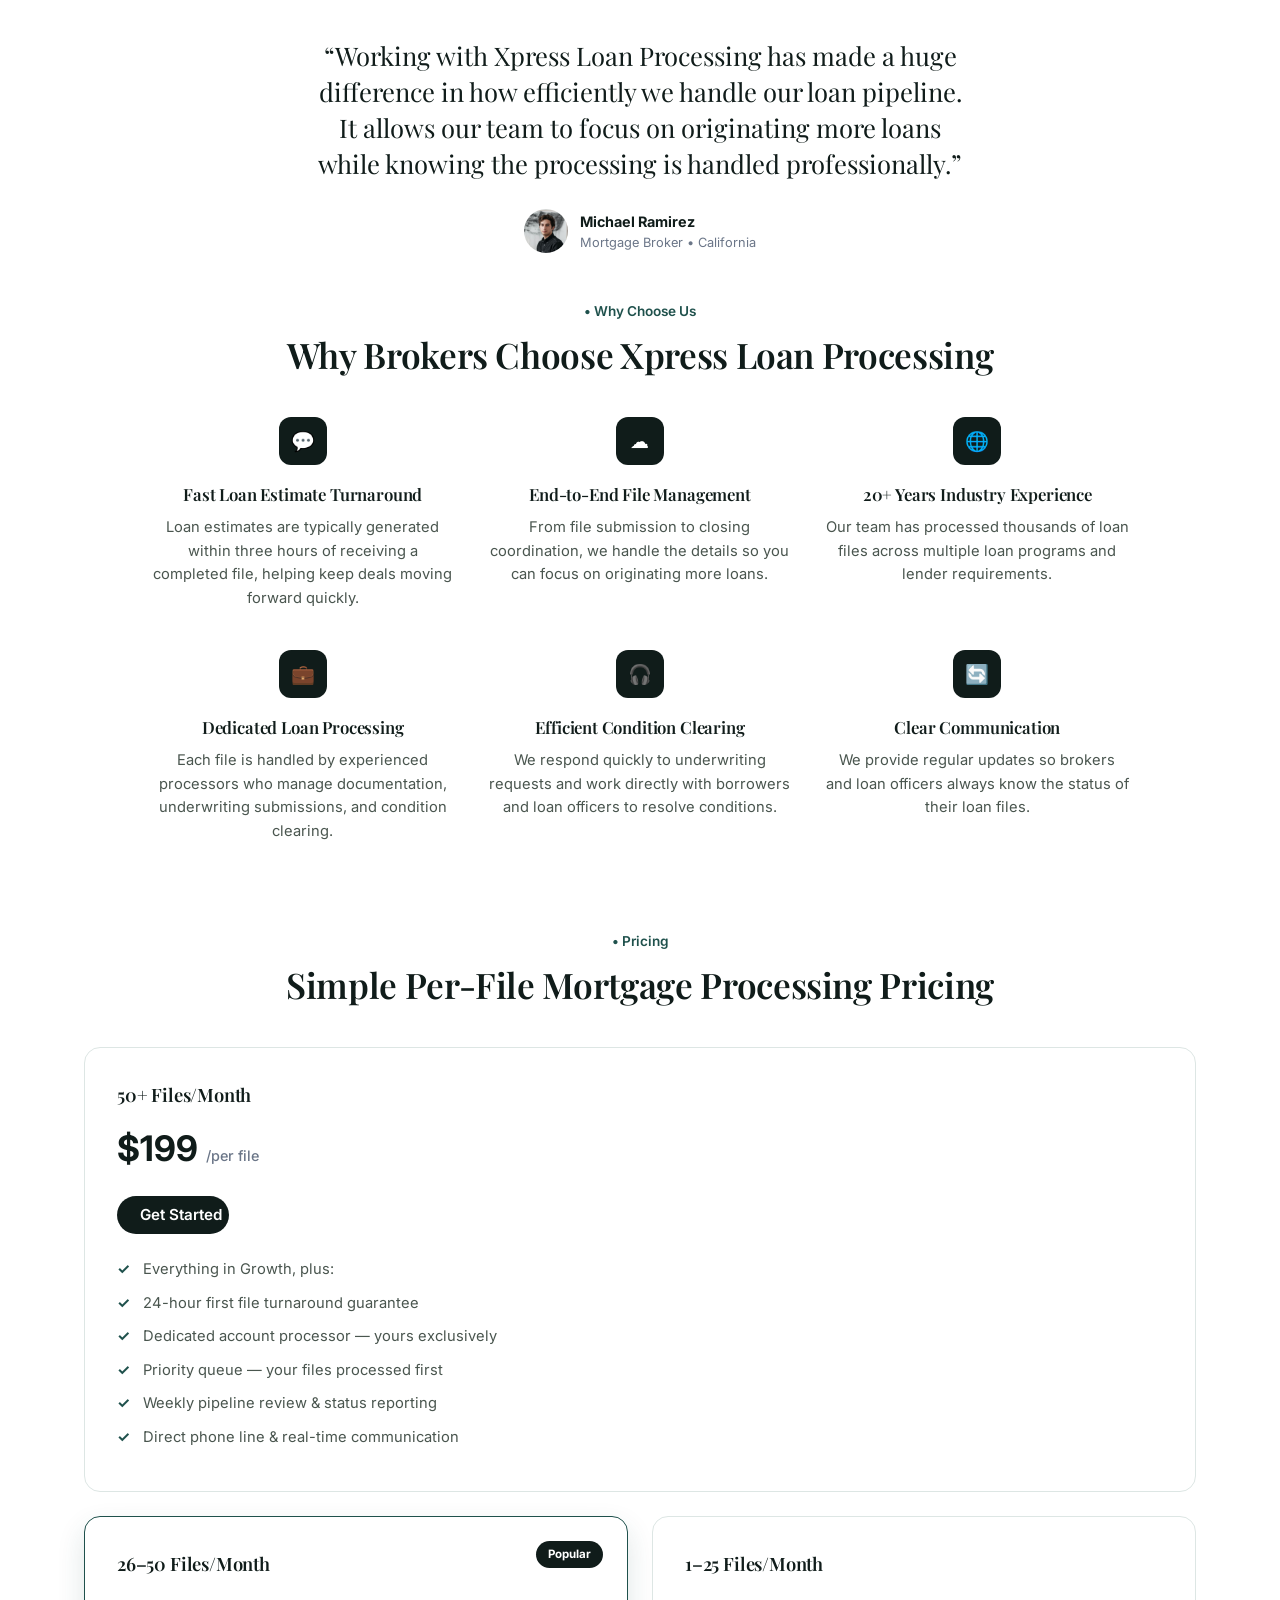
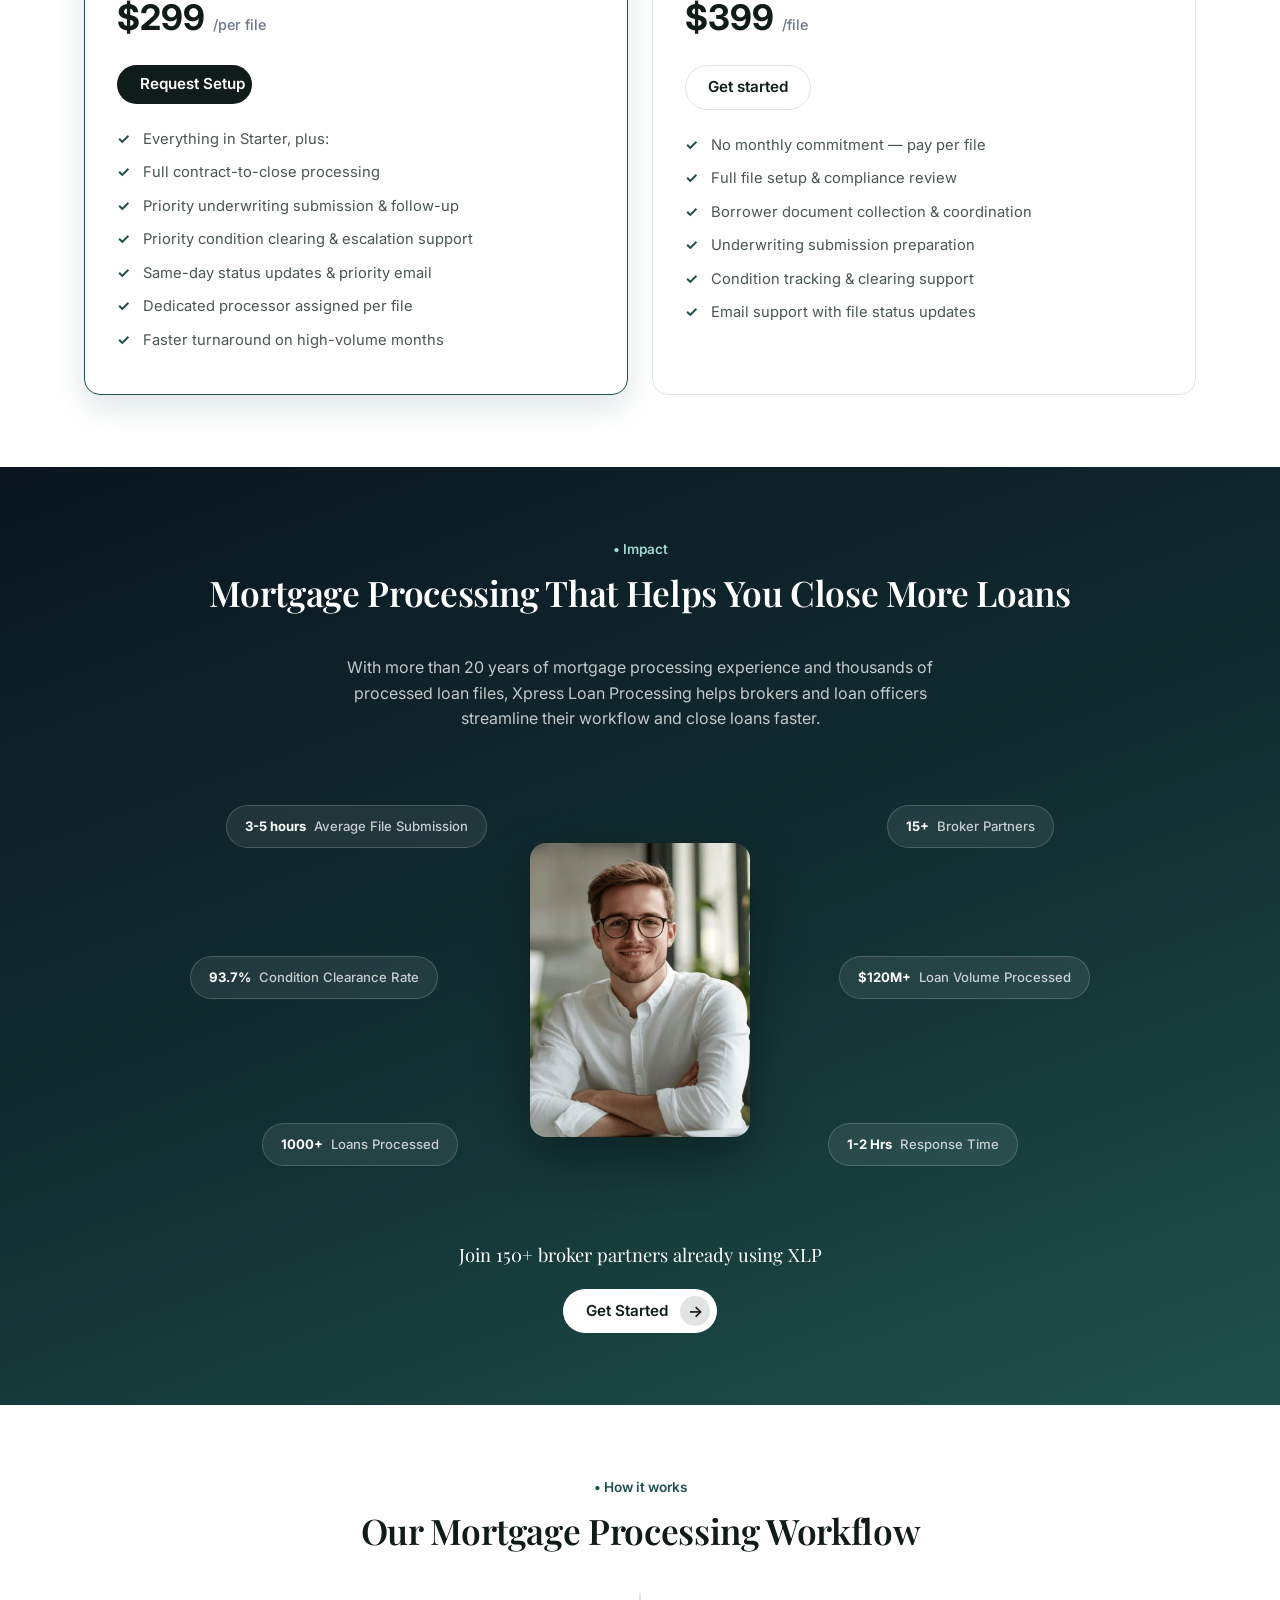
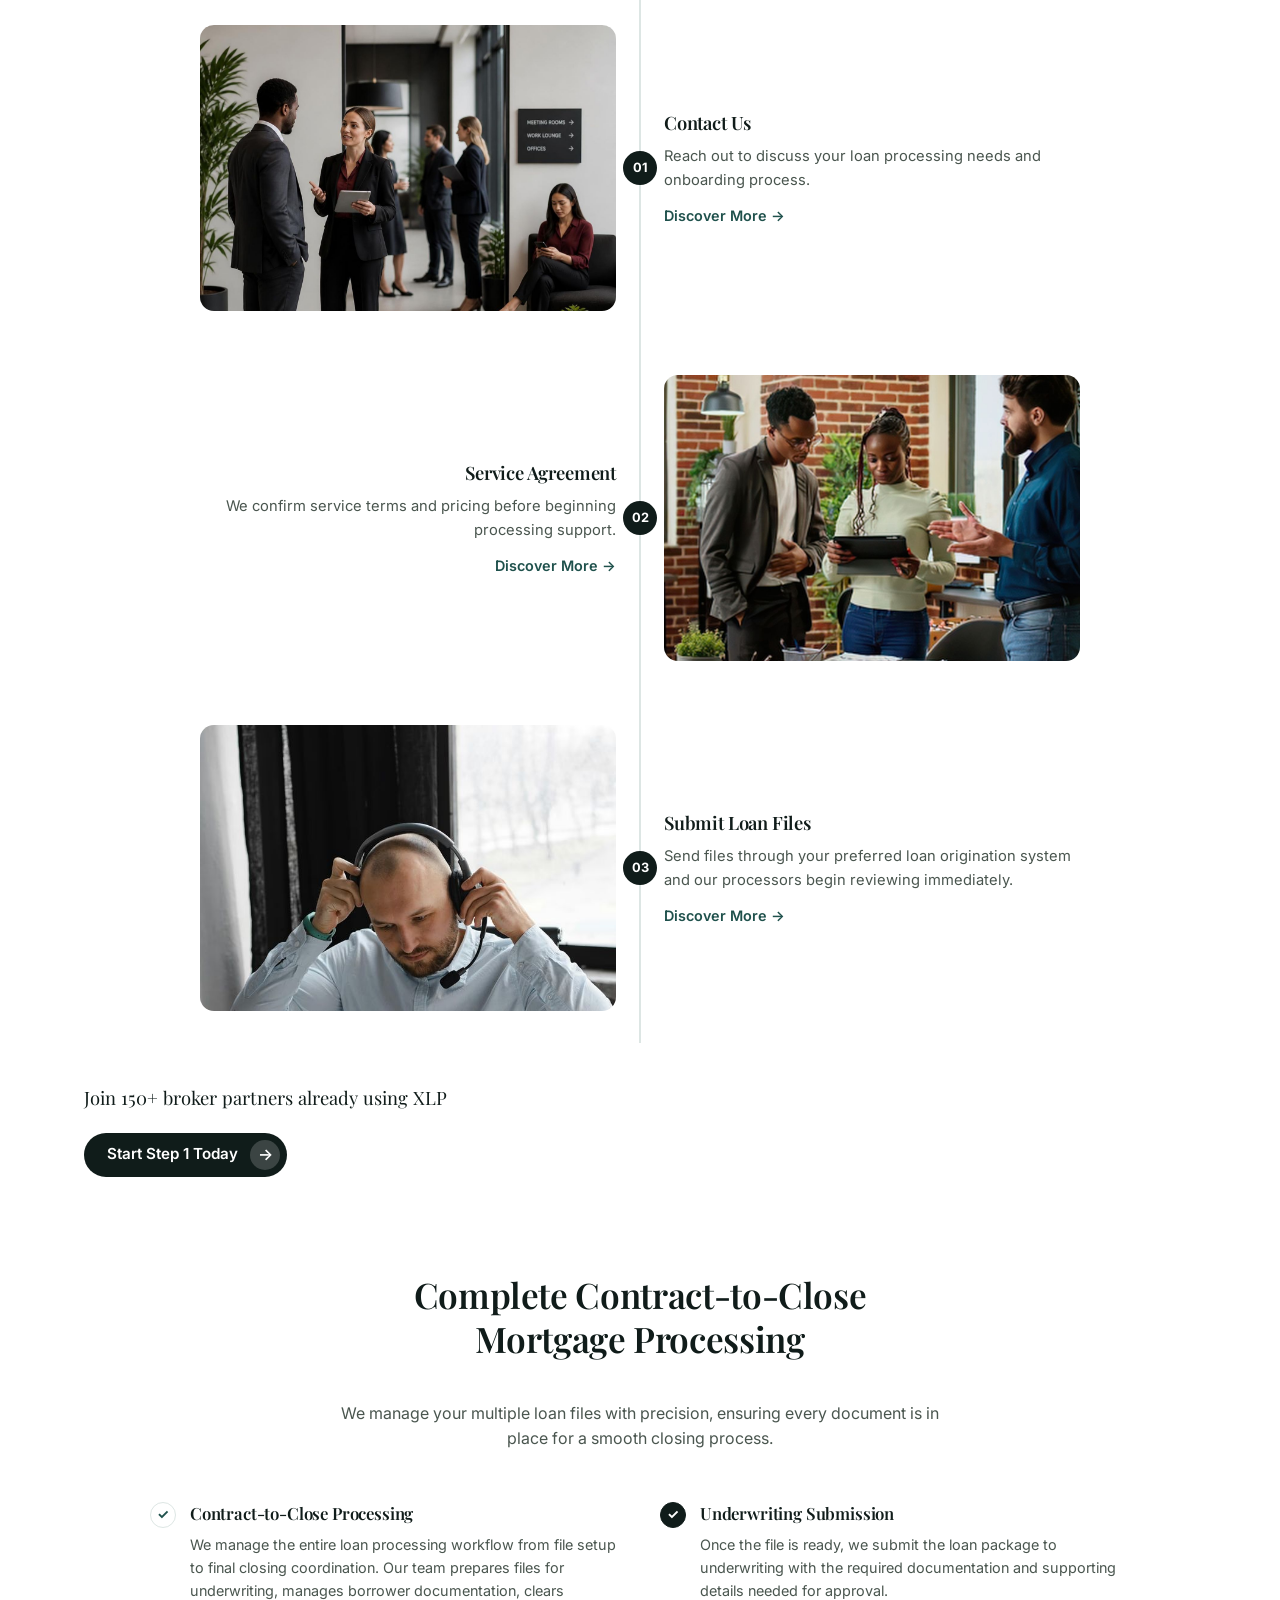
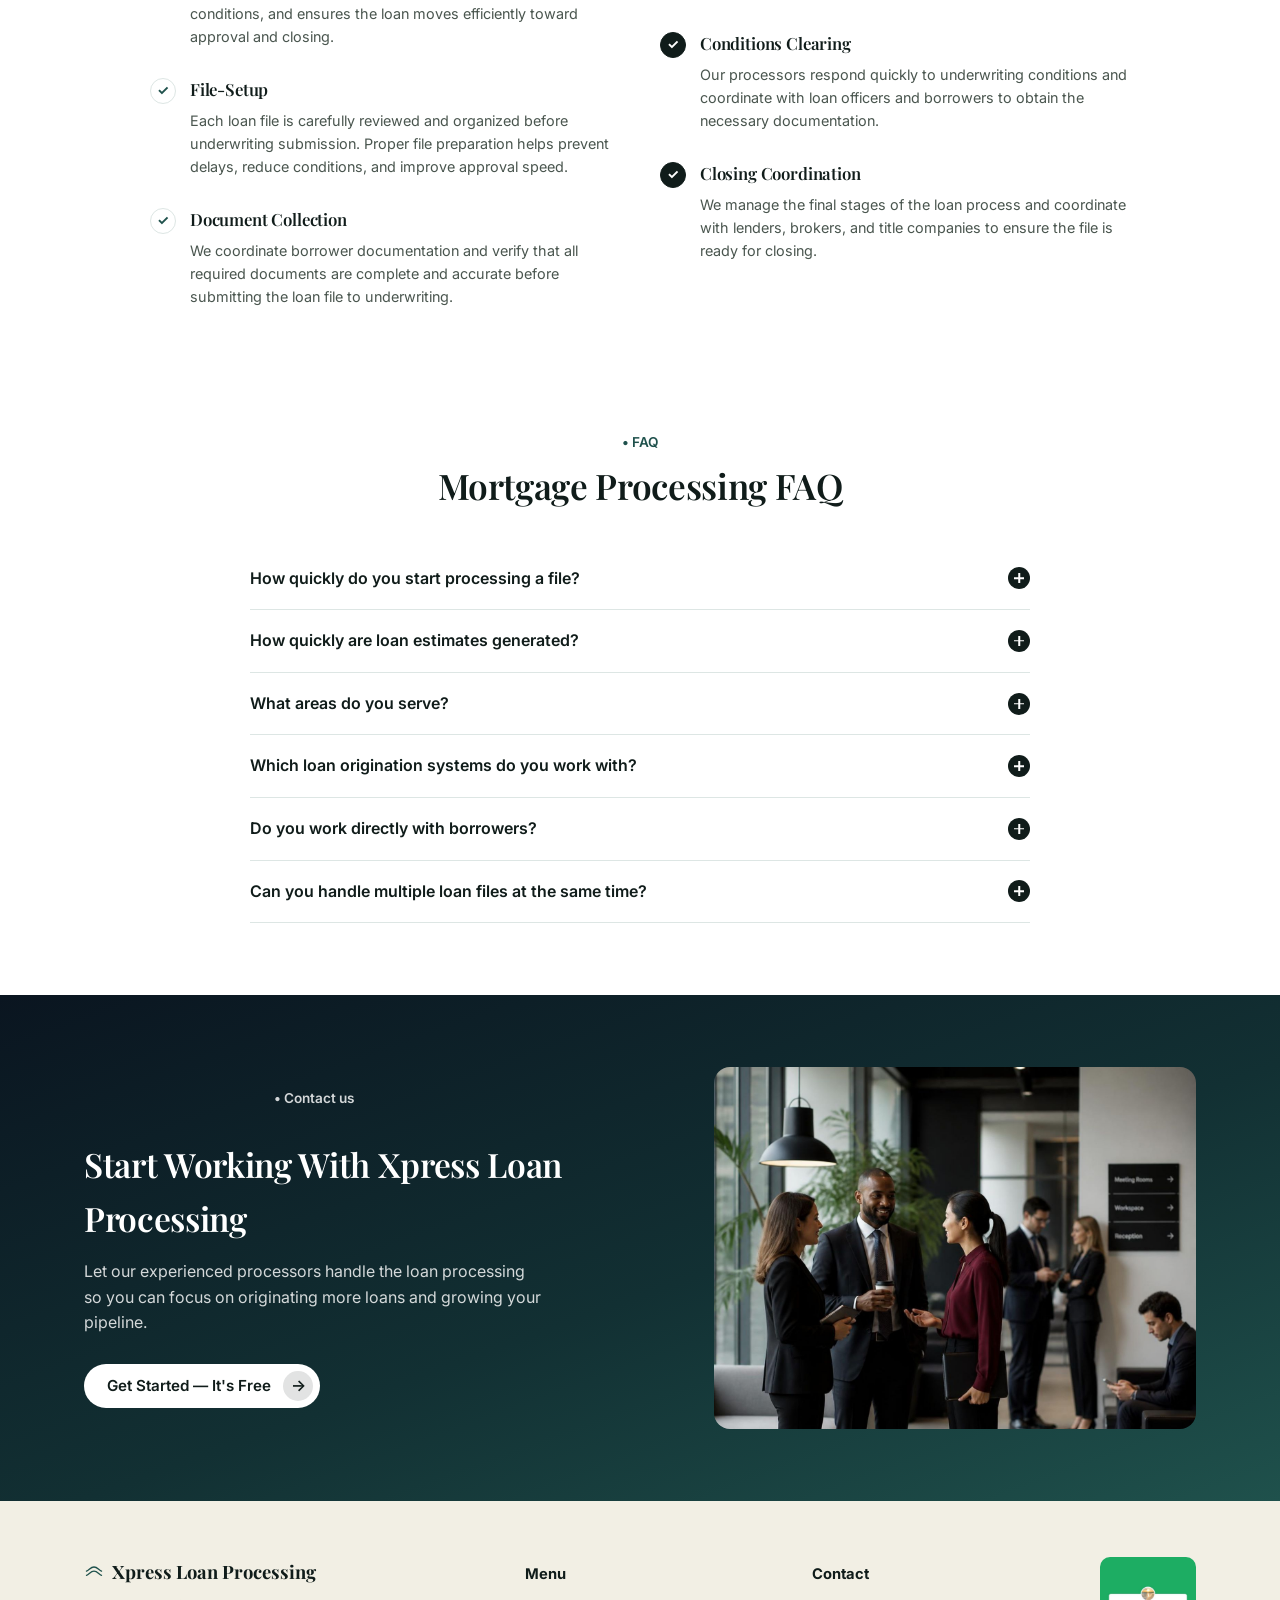
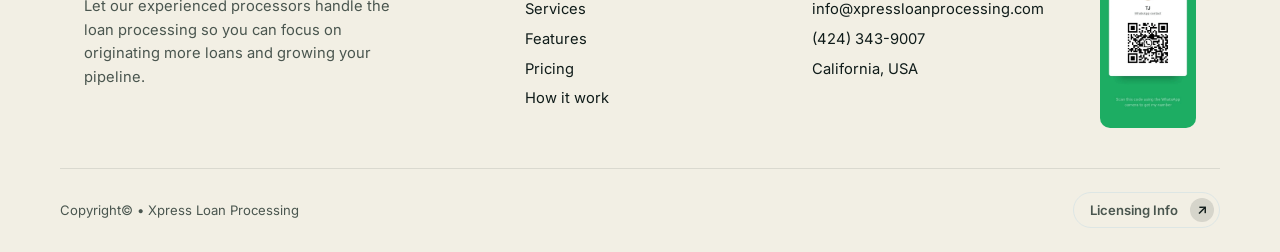
==== commit ae75eaab: "Add files via upload" ====
--- a/xlp-index.html
+++ b/xlp-index.html
@@ -43,7 +43,7 @@
           </div>
         </div>
         <div class="hero__photo">
-          <img src="team-headshot-02-navy-blazer-woman.png" alt="Mortgage processing team member" />
+          <img src="team-headshot-02-navy-blazer-woman.jpg" alt="Mortgage processing team member" />
         </div>
       </div>
 
@@ -69,7 +69,7 @@
         <div class="proc-carousel__viewport" id="procViewport">
 
           <div class="proc-slide">
-            <img class="proc-slide__img" src="lifestyle-02-meeting-group.png" alt="" />
+            <img class="proc-slide__img" src="lifestyle-02-meeting-group.jpg" alt="" />
             <div class="proc-slide__scrim"></div>
             <div class="proc-slide__copy">
               <h3>Simplifies Processing Workflow</h3>
@@ -78,7 +78,7 @@
           </div>
 
           <div class="proc-slide">
-            <img class="proc-slide__img" src="team-headshot-03-glasses-white-shirt-man.png" alt="" />
+            <img class="proc-slide__img" src="office-lobby-02-group-conversation.jpg" alt="" />
             <div class="proc-slide__scrim"></div>
             <div class="proc-slide__copy">
               <h3>Loan Programs We Process</h3>
@@ -87,20 +87,11 @@
           </div>
 
           <div class="proc-slide">
-            <img class="proc-slide__img" src="lifestyle-01-headset-laptop-man.png" alt="" />
+            <img class="proc-slide__img" src="office-04-team-coffee-meeting.jpg" alt="" />
             <div class="proc-slide__scrim"></div>
             <div class="proc-slide__copy">
               <h3>Working With Top Wholesale Lenders</h3>
-              <p>We regularly process loans submitted to major wholesale lenders, including UWM, Rocket Mortgage, and other leading lending institutions.</p>
-            </div>
-          </div>
-
-          <div class="proc-slide">
-            <img class="proc-slide__img" src="team-headshot-02-navy-blazer-woman.png" alt="" />
-            <div class="proc-slide__scrim"></div>
-            <div class="proc-slide__copy">
-              <h3>Compatible With Leading LOS Systems</h3>
-              <p>Our team works inside the loan origination systems brokers already use, including Encompass, Calyx Point, LendingPad, and Blue Sage.</p>
+              <p>We regularly process loans submitted to major wholesale lenders, including UWM, Rocket Mortgage, and other leading lending institutions. Our team also works inside the loan origination systems brokers already use, including Encompass, Calyx Point, LendingPad, and Blue Sage.</p>
             </div>
           </div>
 
@@ -121,7 +112,7 @@
     <div class="wrap testimonial-card">
       <p class="testimonial-card__quote">&ldquo;Working with Xpress Loan Processing has made a huge difference in how efficiently we handle our loan pipeline. It allows our team to focus on originating more loans while knowing the processing is handled professionally.&rdquo;</p>
       <div class="testimonial-card__person">
-        <img class="testimonial-card__thumb" src="testimonial-thumb-michael-ramirez.png" alt="Michael Ramirez" />
+        <img class="testimonial-card__thumb" src="testimonial-thumb-michael-ramirez.png" alt="Michael Ramirez" loading="lazy" />
         <div>
           <p class="testimonial-card__name">Michael Ramirez</p>
           <p class="testimonial-card__role">Mortgage Broker &bull; California</p>
@@ -233,7 +224,7 @@
 
       <div class="impact__orbit">
         <div class="impact__photo">
-          <img src="team-headshot-03-glasses-white-shirt-man.png" alt="Xpress Loan Processing team member" />
+          <img src="team-headshot-03-glasses-white-shirt-man.jpg" alt="Xpress Loan Processing team member" />
         </div>
         <span class="impact__pill impact__pill--1">3-5 hours <em>Average File Submission</em></span>
         <span class="impact__pill impact__pill--2">93.7% <em>Condition Clearance Rate</em></span>
@@ -256,7 +247,7 @@
 
       <div class="timeline">
         <div class="timeline__item">
-          <div class="timeline__photo"><img src="lifestyle-01-headset-laptop-man.png" alt="" /></div>
+          <div class="timeline__photo"><img src="office-lobby-01-meeting-rooms-sign.jpg" alt="" /></div>
           <span class="timeline__num">01</span>
           <div class="timeline__text">
             <h3>Contact Us</h3>
@@ -265,7 +256,7 @@
           </div>
         </div>
         <div class="timeline__item timeline__item--reverse">
-          <div class="timeline__photo"><img src="lifestyle-02-meeting-group.png" alt="" /></div>
+          <div class="timeline__photo"><img src="office-03-stylized-illustrated.jpg" alt="" /></div>
           <span class="timeline__num">02</span>
           <div class="timeline__text">
             <h3>Service Agreement</h3>
@@ -274,7 +265,7 @@
           </div>
         </div>
         <div class="timeline__item">
-          <div class="timeline__photo"><img src="team-headshot-02-navy-blazer-woman.png" alt="" /></div>
+          <div class="timeline__photo"><img src="lifestyle-01-headset-laptop-man.jpg" alt="" /></div>
           <span class="timeline__num">03</span>
           <div class="timeline__text">
             <h3>Submit Loan Files</h3>
@@ -389,7 +380,7 @@
         <a href="#contact" class="btn btn--light">Get Started &mdash; It's Free <span class="btn__arrow btn__arrow--dark">&#8594;</span></a>
       </div>
       <div class="final-cta__photo">
-        <img src="lifestyle-01-headset-laptop-man.png" alt="" />
+        <img src="office-lobby-05-near-dup-of-01.jpg" alt="" />
       </div>
     </div>
   </section>
@@ -417,9 +408,13 @@
         <p><a href="tel:14243439007">(424) 343-9007</a></p>
         <p>California, USA</p>
       </div>
+      <div class="site-footer__qr">
+        <img src="whatsapp-qr-mike.png" alt="Scan to WhatsApp Mike" />
+      </div>
     </div>
     <div class="wrap site-footer__bottom">
       <p>Copyright&copy; <span id="year"></span> &bull; Xpress Loan Processing</p>
+      <a href="https://www.xpressloanprocessing.site" target="_blank" rel="noopener" class="btn btn--outline site-footer__license">Licensing Info <span class="btn__arrow btn__arrow--dark">&#8599;</span></a>
     </div>
   </footer>
 
--- a/styles.css
+++ b/styles.css
@@ -884,9 +884,25 @@
 
 .site-footer__inner {
   display: grid;
-  grid-template-columns: 1.6fr 1fr 1fr;
+  grid-template-columns: 1.6fr 1fr 1fr auto;
   gap: 32px;
   padding-bottom: 40px;
+  align-items: start;
+}
+
+.site-footer__qr {
+  justify-self: end;
+}
+
+.site-footer__qr img {
+  width: 96px;
+  height: auto;
+  border-radius: 10px;
+  display: block;
+}
+
+@media (max-width: 780px) {
+  .site-footer__qr { justify-self: start; }
 }
 
 .site-footer__brand p {
@@ -911,10 +927,34 @@
   padding: 18px 0;
   font-size: 0.82rem;
   color: var(--color-text-soft);
+  display: flex;
+  align-items: center;
+  justify-content: space-between;
+  gap: 16px;
+  flex-wrap: wrap;
+}
+
+.site-footer__license {
+  font-size: 0.82rem;
+  padding: 5px 5px 5px 16px;
+}
+
+.site-footer__license .btn__arrow {
+  width: 24px;
+  height: 24px;
+  font-size: 0.85rem;
 }
 
 @media (max-width: 780px) {
   .site-footer__inner { grid-template-columns: 1fr; }
+}
+
+/* keep faces in frame — don't let cover-crop cut off heads */
+.timeline__photo img,
+.impact__photo img,
+.hero__photo img,
+.final-cta__photo img {
+  object-position: center 15%;
 }
 
 @media (max-width: 780px) {
